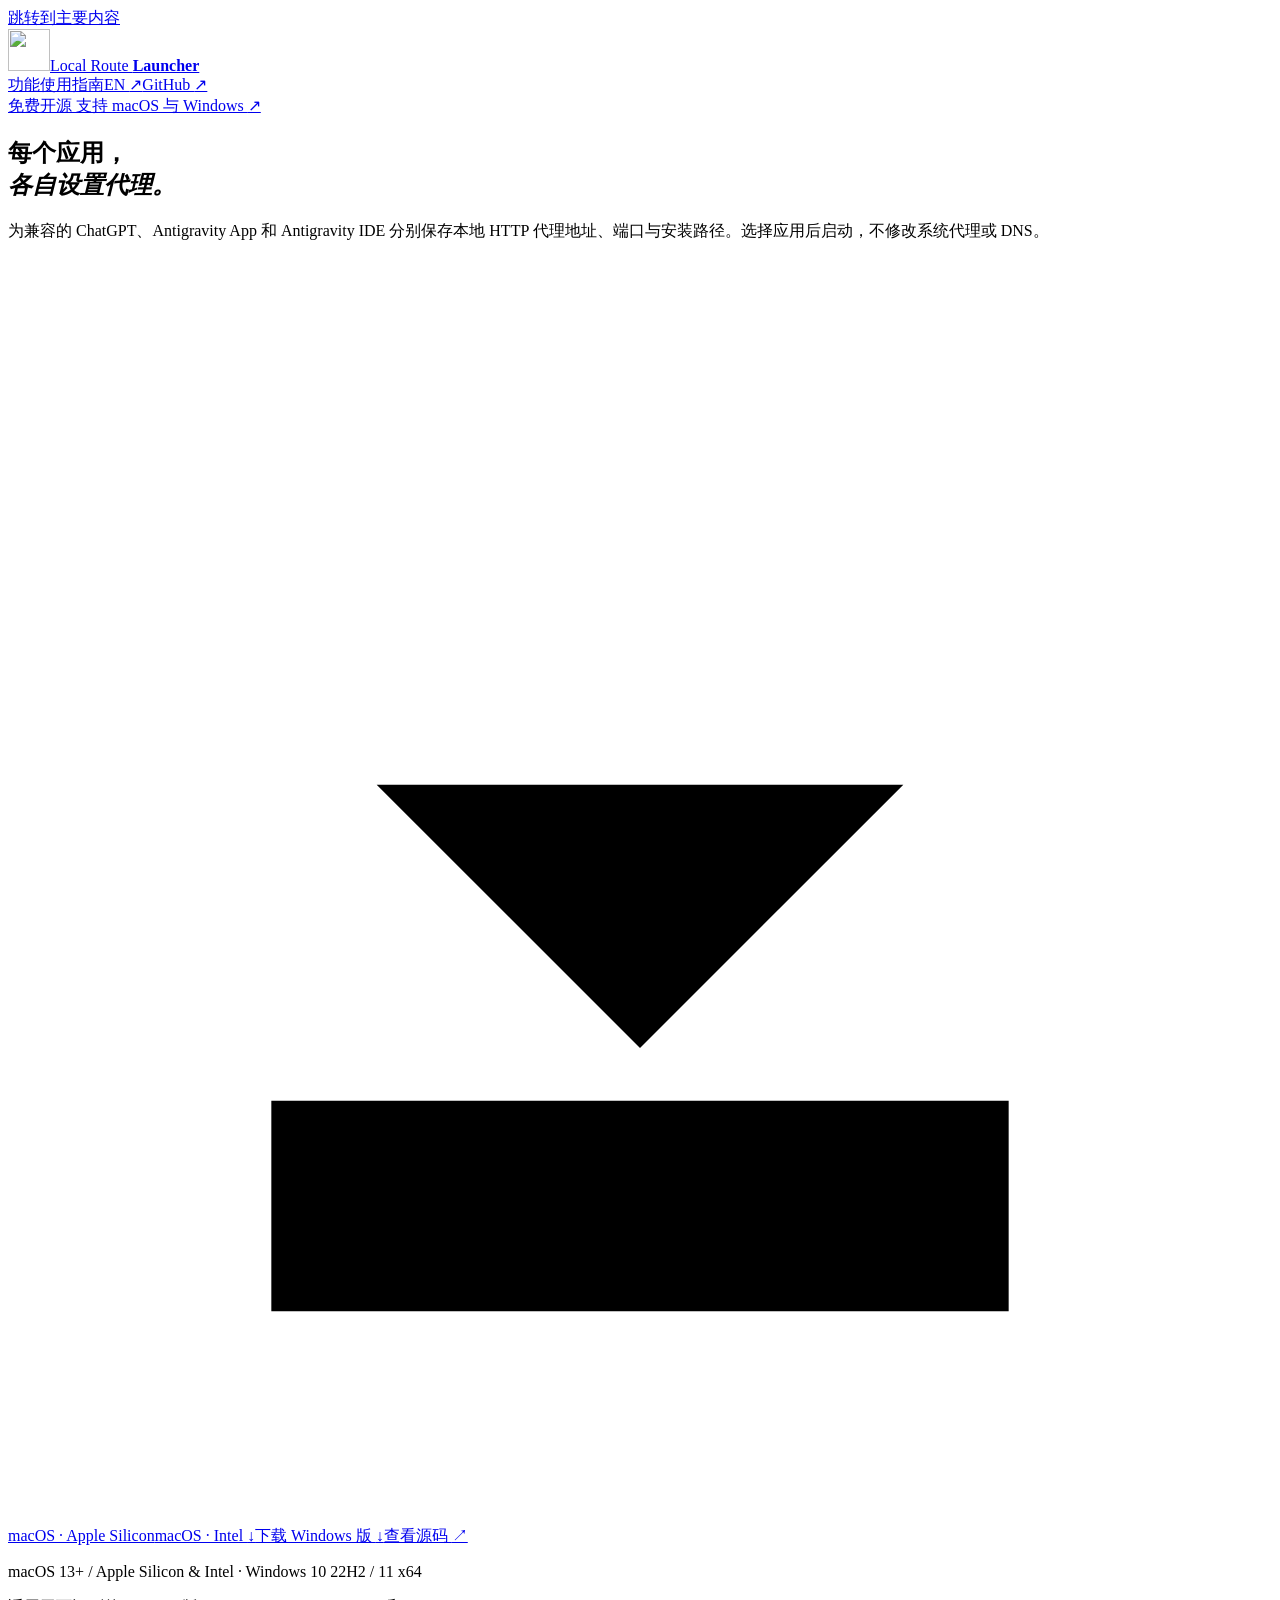
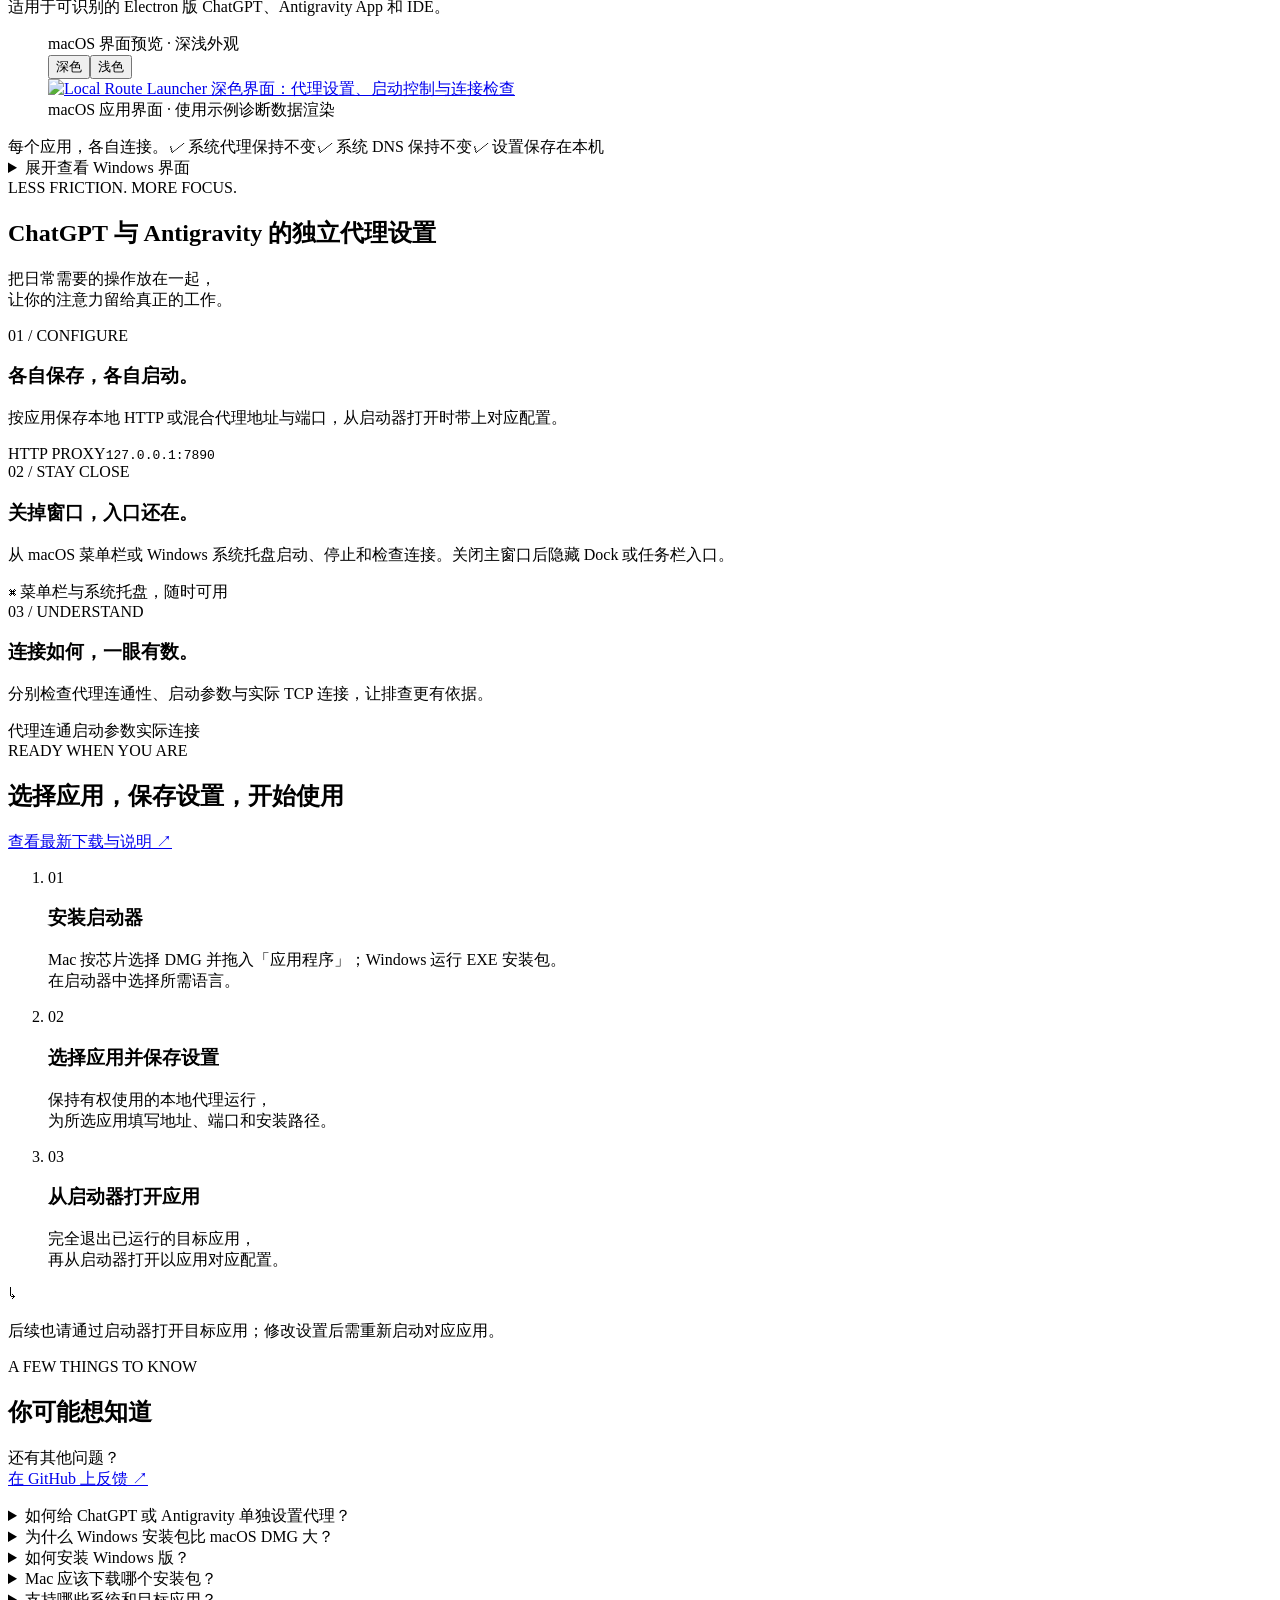
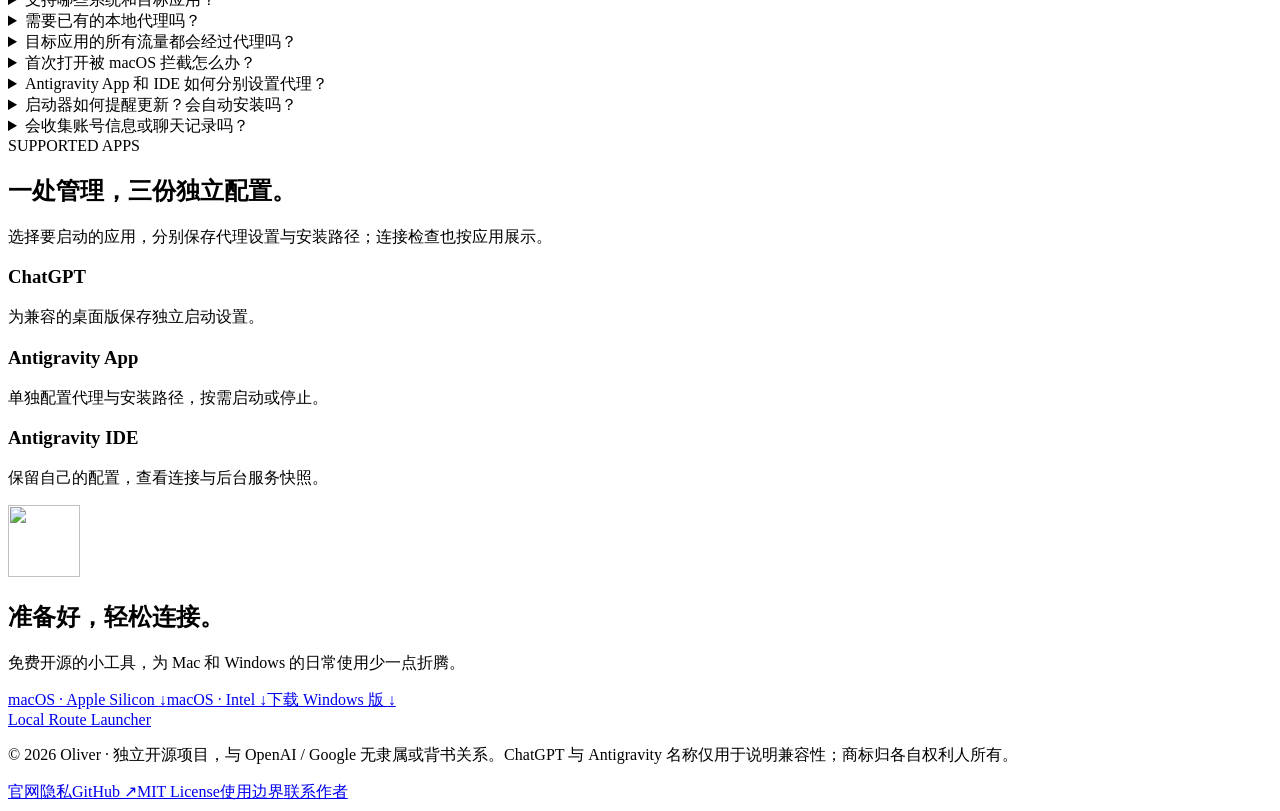
==== site/index.html @ 593b2953 "feat: add native Intel macOS packages and architecture-aware updates" ====
<!doctype html>
<html lang="zh-CN">
<head>
  <meta charset="utf-8">
  <!-- Google tag (gtag.js) -->
  <script async src="https://www.googletagmanager.com/gtag/js?id=G-EKDF5J9PFF"></script>
  <script>
    window.dataLayer = window.dataLayer || [];
    function gtag(){dataLayer.push(arguments);}
    gtag('js', new Date());
    gtag('config', 'G-EKDF5J9PFF');
  </script>
  <!-- Microsoft Clarity -->
  <script type="text/javascript" id="clarity-tracking">
    (function(c,l,a,r,i,t,y){
      c[a]=c[a]||function(){(c[a].q=c[a].q||[]).push(arguments)};
      t=l.createElement(r);t.async=1;t.src="https://www.clarity.ms/tag/"+i;
      y=l.getElementsByTagName(r)[0];y.parentNode.insertBefore(t,y);
    })(window, document, "clarity", "script", "z5pd48bgrz");
  </script>
  <meta name="viewport" content="width=device-width, initial-scale=1">
  <meta name="google-site-verification" content="8eRDF6N91aW9TyLi74Nr5WRXzjcHKN9oCjXirlSPpRA">
  <meta name="msvalidate.01" content="65FC2BE70902B9C77D71057AD7075020">
  <meta name="baidu-site-verification" content="codeva-K3lErbCF7Q" />
  <meta name="sogou_site_verification" content="Wid5BHwv2Q" />
  <meta name="theme-color" content="#f7faf8">
  <title>ChatGPT 与 Antigravity 独立代理启动器 | Local Route Launcher</title>
  <meta name="description" content="Local Route Launcher 为兼容的 ChatGPT、Antigravity App 和 Antigravity IDE 分别保存 HTTP 代理设置，在 Apple Silicon / Intel Mac 和 Windows 上按应用启动与检查连接，不修改系统代理或 DNS。">
  <link rel="canonical" href="https://oliver804.github.io/Local-Route-Launcher/">
  <link rel="alternate" hreflang="zh-CN" href="https://oliver804.github.io/Local-Route-Launcher/">
  <link rel="alternate" hreflang="en" href="https://oliver804.github.io/Local-Route-Launcher/en/">
  <link rel="icon" type="image/png" href="assets/icon.png">
  <link rel="stylesheet" href="style.css">
  <script src="app.js" defer></script>
  <link rel="alternate" hreflang="x-default" href="https://oliver804.github.io/Local-Route-Launcher/">
  <link rel="sitemap" type="application/xml" href="sitemap.xml">
  <meta property="og:type" content="website">
  <meta property="og:site_name" content="Local Route Launcher">
  <meta property="og:title" content="ChatGPT 与 Antigravity 独立代理启动器 | Local Route Launcher">
  <meta property="og:description" content="Local Route Launcher 为兼容的 ChatGPT、Antigravity App 和 Antigravity IDE 分别保存 HTTP 代理设置，在 Apple Silicon / Intel Mac 和 Windows 上按应用启动与检查连接，不修改系统代理或 DNS。">
  <meta property="og:url" content="https://oliver804.github.io/Local-Route-Launcher/">
  <meta property="og:locale" content="zh_CN">
  <meta property="og:locale:alternate" content="en_US">
  <meta property="og:image" content="https://oliver804.github.io/Local-Route-Launcher/assets/preview-dark.png">
  <meta property="og:image:alt" content="Local Route Launcher 中文界面">
  <meta name="robots" content="index, follow, max-image-preview:large">
  <meta name="twitter:card" content="summary_large_image">
  <script type="application/ld+json">
{
  "@context": "https://schema.org",
  "@type": "SoftwareApplication",
  "@id": "https://oliver804.github.io/Local-Route-Launcher/#app",
  "name": "Local Route Launcher",
  "url": "https://oliver804.github.io/Local-Route-Launcher/",
  "description": "Local Route Launcher 为兼容的 ChatGPT、Antigravity App 和 Antigravity IDE 分别保存 HTTP 代理设置，在 Apple Silicon / Intel Mac 和 Windows 上按应用启动与检查连接，不修改系统代理或 DNS。",
  "applicationCategory": "UtilitiesApplication",
  "operatingSystem": [
    "macOS 13 or later (Apple Silicon or Intel)",
    "Windows 10 22H2 / Windows 11 (x64)"
  ],
  "softwareVersion": "1.4.1",
  "inLanguage": [
    "zh-CN", "en", "zh-TW", "ru", "fa", "be", "es", "ar", "pt"
  ],
  "isAccessibleForFree": true,
  "license": "https://github.com/oliver804/Local-Route-Launcher/blob/main/LICENSE",
  "author": {
    "@type": "Person",
    "name": "Oliver"
  },
  "downloadUrl": [
    "https://github.com/oliver804/Local-Route-Launcher/releases/download/v1.4.1/Local-Route-Launcher-1.4.1-arm64.dmg",
    "https://github.com/oliver804/Local-Route-Launcher/releases/download/v1.4.1/Local-Route-Launcher-1.4.1-x86_64.dmg",
    "https://github.com/oliver804/Local-Route-Launcher/releases/download/v1.4.1/Local-Route-Launcher-1.4.1-windows-x64-setup.exe"
  ],
  "image": "https://oliver804.github.io/Local-Route-Launcher/assets/icon.png",
  "screenshot": [
    "https://oliver804.github.io/Local-Route-Launcher/assets/preview-dark.png",
    "https://oliver804.github.io/Local-Route-Launcher/assets/windows-dark.png"
  ],
  "offers": {
    "@type": "Offer",
    "price": 0,
    "priceCurrency": "USD",
    "url": "https://oliver804.github.io/Local-Route-Launcher/"
  },
  "featureList": [
    "ChatGPT、Antigravity App 与 Antigravity IDE 独立 HTTP 代理配置",
    "Windows 系统托盘与 macOS 菜单栏操作",
    "九种界面语言切换",
    "深色、浅色与系统外观",
    "代理连通性、启动参数与 TCP 连接检查"
  ],
  "softwareRequirements": "需要已安装的兼容 Electron 版 ChatGPT、Antigravity App 或 Antigravity IDE，以及有权使用的 HTTP 或混合代理端口。Windows 安装包内置 .NET 运行环境。",
  "releaseNotes": "https://github.com/oliver804/Local-Route-Launcher/releases/tag/v1.4.1"
}
  </script>
</head>
<body>
  <a class="skip-link" href="#main">跳转到主要内容</a>
  <header class="header wrap">
    <a class="brand" href="./" aria-label="Local Route Launcher 首页"><img src="assets/icon.png" width="42" height="42" alt=""><span>Local Route <b>Launcher</b></span></a>
    <nav aria-label="主导航"><a href="#features">功能</a><a href="#start">使用指南</a><a href="en/" lang="en" class="language">EN <span aria-hidden="true">↗</span></a><a class="nav-github" href="https://github.com/oliver804/Local-Route-Launcher">GitHub <span aria-hidden="true">↗</span></a></nav>
  </header>
  <main id="main">
    <section class="hero wrap" aria-labelledby="hero-title">
      <div class="hero-copy">
        <a class="release-tag" href="https://github.com/oliver804/Local-Route-Launcher/releases"><span>免费开源</span> 支持 macOS 与 Windows <span aria-hidden="true">↗</span></a>
        <h1 id="hero-title">每个应用，<br><em>各自设置代理。</em></h1>
        <p class="hero-description">为兼容的 ChatGPT、Antigravity App 和 Antigravity IDE 分别保存本地 HTTP 代理地址、端口与安装路径。选择应用后启动，不修改系统代理或 DNS。</p>
        <div class="hero-actions"><a class="button primary" href="https://github.com/oliver804/Local-Route-Launcher/releases/download/v1.4.1/Local-Route-Launcher-1.4.1-arm64.dmg"><svg viewBox="0 0 24 24" aria-hidden="true"><path d="M12 3v12m-5-5 5 5 5-5M5 16v4h14v-4"/></svg>macOS · Apple Silicon</a><a class="button secondary" href="https://github.com/oliver804/Local-Route-Launcher/releases/download/v1.4.1/Local-Route-Launcher-1.4.1-x86_64.dmg">macOS · Intel <span aria-hidden="true">↓</span></a><a class="button secondary" href="https://github.com/oliver804/Local-Route-Launcher/releases/download/v1.4.1/Local-Route-Launcher-1.4.1-windows-x64-setup.exe">下载 Windows 版 <span aria-hidden="true">↓</span></a><a class="text-link" href="https://github.com/oliver804/Local-Route-Launcher">查看源码 <span aria-hidden="true">↗</span></a></div>
        <p class="requirements">macOS 13+ / Apple Silicon &amp; Intel <span>·</span> Windows 10 22H2 / 11 x64</p>
        <p class="compatibility">适用于可识别的 Electron 版 ChatGPT、Antigravity App 和 IDE。</p>
      </div>
      <figure class="product-stage">
        <div class="preview-toolbar"><span>macOS 界面预览 · 深浅外观</span><div class="appearance-controls" role="group" aria-label="切换应用预览外观"><button type="button" data-appearance="dark" aria-pressed="true">深色</button><button type="button" data-appearance="light" aria-pressed="false">浅色</button></div></div>
        <a class="screenshot-link" href="assets/preview-dark.png" aria-label="打开完整应用截图"><img id="app-preview" src="assets/preview-dark.png" data-dark="assets/preview-dark.png" data-light="assets/preview-light.png" width="720" height="800" alt="Local Route Launcher 深色界面：代理设置、启动控制与连接检查" fetchpriority="high"></a>
        <figcaption>macOS 应用界面 · 使用示例诊断数据渲染</figcaption>
      </figure>
    </section>
    <div class="principles wrap"><span>每个应用，各自连接。</span><span><i aria-hidden="true">✓</i> 系统代理保持不变</span><span><i aria-hidden="true">✓</i> 系统 DNS 保持不变</span><span><i aria-hidden="true">✓</i> 设置保存在本机</span></div>

    <details class="platform-preview wrap">
      <summary>展开查看 Windows 界面</summary>
      <div class="platform-preview-grid">
        <figure><img src="assets/windows-dark.png" alt="Windows 深色界面" width="747" height="1024" loading="lazy"><figcaption>深色</figcaption></figure>
        <figure><img src="assets/windows-light.png" alt="Windows 浅色界面" width="747" height="1024" loading="lazy"><figcaption>浅色</figcaption></figure>
      </div>
      <p>Windows 界面预览，使用默认设置渲染。</p>
    </details>
    <section class="section wrap" id="features" aria-labelledby="features-title">
      <div class="section-heading"><div><span class="eyebrow">LESS FRICTION. MORE FOCUS.</span><h2 id="features-title">ChatGPT 与 Antigravity 的独立代理设置</h2></div><p>把日常需要的操作放在一起，<br>让你的注意力留给真正的工作。</p></div>
      <div class="features-grid">
        <article class="feature"><span class="feature-number">01 / CONFIGURE</span><h3>各自保存，各自启动。</h3><p>按应用保存本地 HTTP 或混合代理地址与端口，从启动器打开时带上对应配置。</p><div class="connection-example" aria-label="代理地址示例"><span>HTTP PROXY</span><code>127.0.0.1<span>:7890</span></code></div></article>
        <article class="feature"><span class="feature-number">02 / STAY CLOSE</span><h3>关掉窗口，入口还在。</h3><p>从 macOS 菜单栏或 Windows 系统托盘启动、停止和检查连接。关闭主窗口后隐藏 Dock 或任务栏入口。</p><div class="feature-footnote"><span aria-hidden="true">⌘</span> 菜单栏与系统托盘，随时可用</div></article>
        <article class="feature"><span class="feature-number">03 / UNDERSTAND</span><h3>连接如何，一眼有数。</h3><p>分别检查代理连通性、启动参数与实际 TCP 连接，让排查更有依据。</p><div class="checks-example"><span>代理连通</span><span>启动参数</span><span>实际连接</span></div></article>
      </div>
    </section>
    <section class="setup wrap" id="start" aria-labelledby="start-title">
      <div class="section-heading"><div><span class="eyebrow">READY WHEN YOU ARE</span><h2 id="start-title">选择应用，保存设置，开始使用</h2></div><a href="https://github.com/oliver804/Local-Route-Launcher/releases/latest" class="setup-link">查看最新下载与说明 <span aria-hidden="true">↗</span></a></div>
      <ol class="steps"><li><span class="step-number">01</span><h3>安装启动器</h3><p>Mac 按芯片选择 DMG 并拖入「应用程序」；Windows 运行 EXE 安装包。<br>在启动器中选择所需语言。</p></li><li><span class="step-number">02</span><h3>选择应用并保存设置</h3><p>保持有权使用的本地代理运行，<br>为所选应用填写地址、端口和安装路径。</p></li><li><span class="step-number">03</span><h3>从启动器打开应用</h3><p>完全退出已运行的目标应用，<br>再从启动器打开以应用对应配置。</p></li></ol>
      <div class="setup-note"><span aria-hidden="true">↳</span><p>后续也请通过启动器打开目标应用；修改设置后需重新启动对应应用。</p></div>
    </section>
    <section class="faq section wrap" aria-labelledby="faq-title">
      <div class="faq-heading"><span class="eyebrow">A FEW THINGS TO KNOW</span><h2 id="faq-title">你可能想知道</h2><p>还有其他问题？<br><a class="text-link" href="https://github.com/oliver804/Local-Route-Launcher/issues">在 GitHub 上反馈 <span aria-hidden="true">↗</span></a></p></div>
      <div class="faq-list"><details><summary>如何给 ChatGPT 或 Antigravity 单独设置代理？</summary><p>选择目标应用，保存已有 HTTP 代理的地址、端口和应用路径，完全退出该应用后通过启动器打开。各应用设置独立，不修改系统代理或 DNS。修改设置后需重新启动对应应用；启动器不提供网络接入服务。</p></details>
        <details><summary>为什么 Windows 安装包比 macOS DMG 大？</summary><p>Windows 安装包自带 .NET 桌面运行环境，安装后无需另行下载运行库。macOS 版使用系统提供的 SwiftUI 和 AppKit 框架，因此安装包更小。</p></details>
        <details><summary>如何安装 Windows 版？</summary><p>下载 x64 EXE 安装包，按提示为当前用户安装，无需另装 .NET。支持九种语言切换，关闭窗口后可从系统托盘访问。未自动找到目标应用时，请手动选择兼容的 EXE；受限制的商店安装包可能无法直接启动。适用于 Windows 10 22H2 / Windows 11 x64，暂不支持 ARM64。安装包未签名，可能显示 SmartScreen 提示，请核对 Release 来源和 SHA-256，并保持系统安全功能开启。</p></details>
        <details><summary>Mac 应该下载哪个安装包？</summary><p>打开苹果菜单 →「关于本机」：芯片为 Apple M 系列时选择 Apple Silicon（arm64），处理器为 Intel 时选择 Intel（x86_64）。两者均要求 macOS 13 及以上。</p></details>
        <details><summary>支持哪些系统和目标应用？</summary><p>支持 Apple Silicon 和 Intel Mac（macOS 13 及以上）与 Windows 10 22H2 / Windows 11 x64 上可识别的兼容 Electron 版 ChatGPT、Antigravity App 和 Antigravity IDE。Intel Mac 需要目标应用提供 Intel 或通用版本，启动器不能运行仅支持 Apple Silicon 的目标应用。不支持 Windows ARM64 或旧版原生 ChatGPT；受限制的商店安装包可能无法直接启动。主窗口与菜单栏 / 托盘支持九种界面语言。</p></details>
        <details><summary>需要已有的本地代理吗？</summary><p>需要。启动器使用现有代理提供的 HTTP 或混合端口，不包含代理服务。请保持你有权使用的本地代理运行；路由效果取决于目标应用对参数的支持情况。当前不支持需要账号密码认证的代理。</p></details>
        <details><summary>目标应用的所有流量都会经过代理吗？</summary><p>不保证。启动器使用兼容应用支持的代理机制，主要覆盖 Chromium 的 HTTP、HTTPS 和 WebSocket 请求。语音、WebRTC、UDP 及部分后台进程可能不使用这些设置。连接检查是即时快照，不能证明全部流量都经过代理。</p></details>
        <details><summary>首次打开被 macOS 拦截怎么办？</summary><p>安装包使用本地签名，尚未经过 Apple Developer ID 签名或公证。确认来自本项目的 GitHub 发布页面后，可在「系统设置 → 隐私与安全性」中允许打开，无需关闭 SIP 或系统安全检查。</p></details>
        <details><summary>Antigravity App 和 IDE 如何分别设置代理？</summary><p>在左侧选择对应应用，各自保存代理地址、端口和安装路径。完全退出后从启动器打开。两份配置与 ChatGPT 独立；后台服务需要实际请求后再次查看连接快照。</p></details>
        <details><summary>启动器如何提醒更新？会自动安装吗？</summary><p>仅当 GitHub 发布了适用于当前平台的稳定新版，版本旁才显示“有更新”。点击后在默认浏览器下载安装包，安装仍需自行完成。离线或无新版时不显示。</p></details>
        <details><summary>会收集账号信息或聊天记录吗？</summary><p>启动器不读取或保存目标应用的密码、Cookie、令牌或聊天记录，也没有遥测或自动上传。配置保存在本机。连接检查会通过指定代理向对应服务站点发起不附带账号凭据的 HEAD 请求。<a href="https://github.com/oliver804/Local-Route-Launcher/blob/main/docs/PRIVACY.md">阅读隐私说明 ↗</a></p></details>
      </div>
    </section>
<section class="section wrap supported-apps" aria-labelledby="apps-title"><span class="eyebrow">SUPPORTED APPS</span><h2 id="apps-title">一处管理，三份独立配置。</h2><p>选择要启动的应用，分别保存代理设置与安装路径；连接检查也按应用展示。</p><div class="supported-app-grid"><article><h3>ChatGPT</h3><p>为兼容的桌面版保存独立启动设置。</p></article><article><h3>Antigravity App</h3><p>单独配置代理与安装路径，按需启动或停止。</p></article><article><h3>Antigravity IDE</h3><p>保留自己的配置，查看连接与后台服务快照。</p></article></div></section>
    <section class="closing wrap" aria-labelledby="download-title"><img src="assets/icon.png" alt="" width="72" height="72" loading="lazy"><div><h2 id="download-title">准备好，轻松连接。</h2><p>免费开源的小工具，为 Mac 和 Windows 的日常使用少一点折腾。</p></div><a class="button primary" href="https://github.com/oliver804/Local-Route-Launcher/releases/download/v1.4.1/Local-Route-Launcher-1.4.1-arm64.dmg">macOS · Apple Silicon <span aria-hidden="true">↓</span></a><a class="button secondary" href="https://github.com/oliver804/Local-Route-Launcher/releases/download/v1.4.1/Local-Route-Launcher-1.4.1-x86_64.dmg">macOS · Intel <span aria-hidden="true">↓</span></a><a class="button secondary" href="https://github.com/oliver804/Local-Route-Launcher/releases/download/v1.4.1/Local-Route-Launcher-1.4.1-windows-x64-setup.exe">下载 Windows 版 <span aria-hidden="true">↓</span></a></section>
  </main>
  <footer class="footer wrap"><div><a class="footer-brand" href="./">Local Route Launcher</a><p>© 2026 Oliver · 独立开源项目，与 OpenAI / Google 无隶属或背书关系。ChatGPT 与 Antigravity 名称仅用于说明兼容性；商标归各自权利人所有。</p></div><div class="footer-links"><a href="https://github.com/oliver804/Local-Route-Launcher/blob/main/docs/PRIVACY.md">官网隐私</a><a href="https://github.com/oliver804/Local-Route-Launcher">GitHub ↗</a><a href="https://github.com/oliver804/Local-Route-Launcher/blob/main/LICENSE">MIT License</a><a href="https://github.com/oliver804/Local-Route-Launcher/blob/main/docs/USAGE.md">使用边界</a><a href="mailto:oliver804x@gmail.com">联系作者</a></div></footer>
</body>
</html>
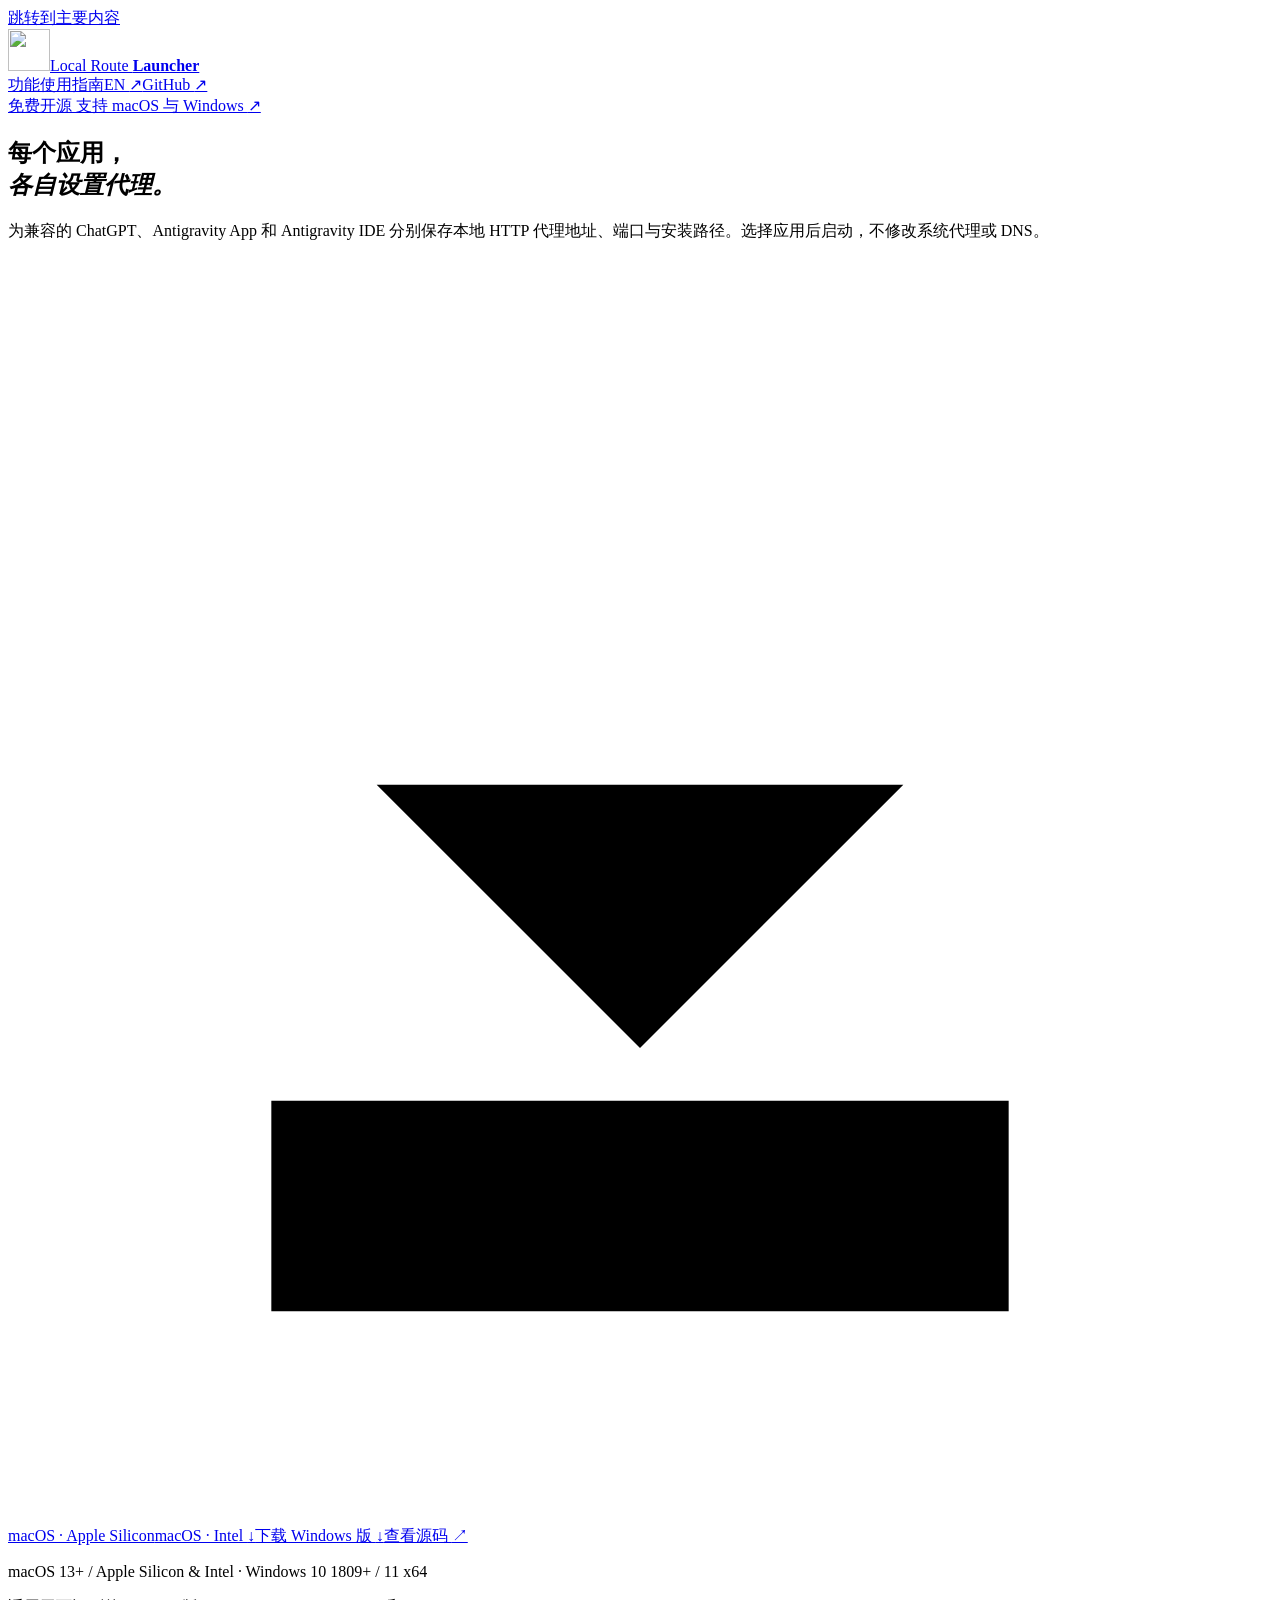
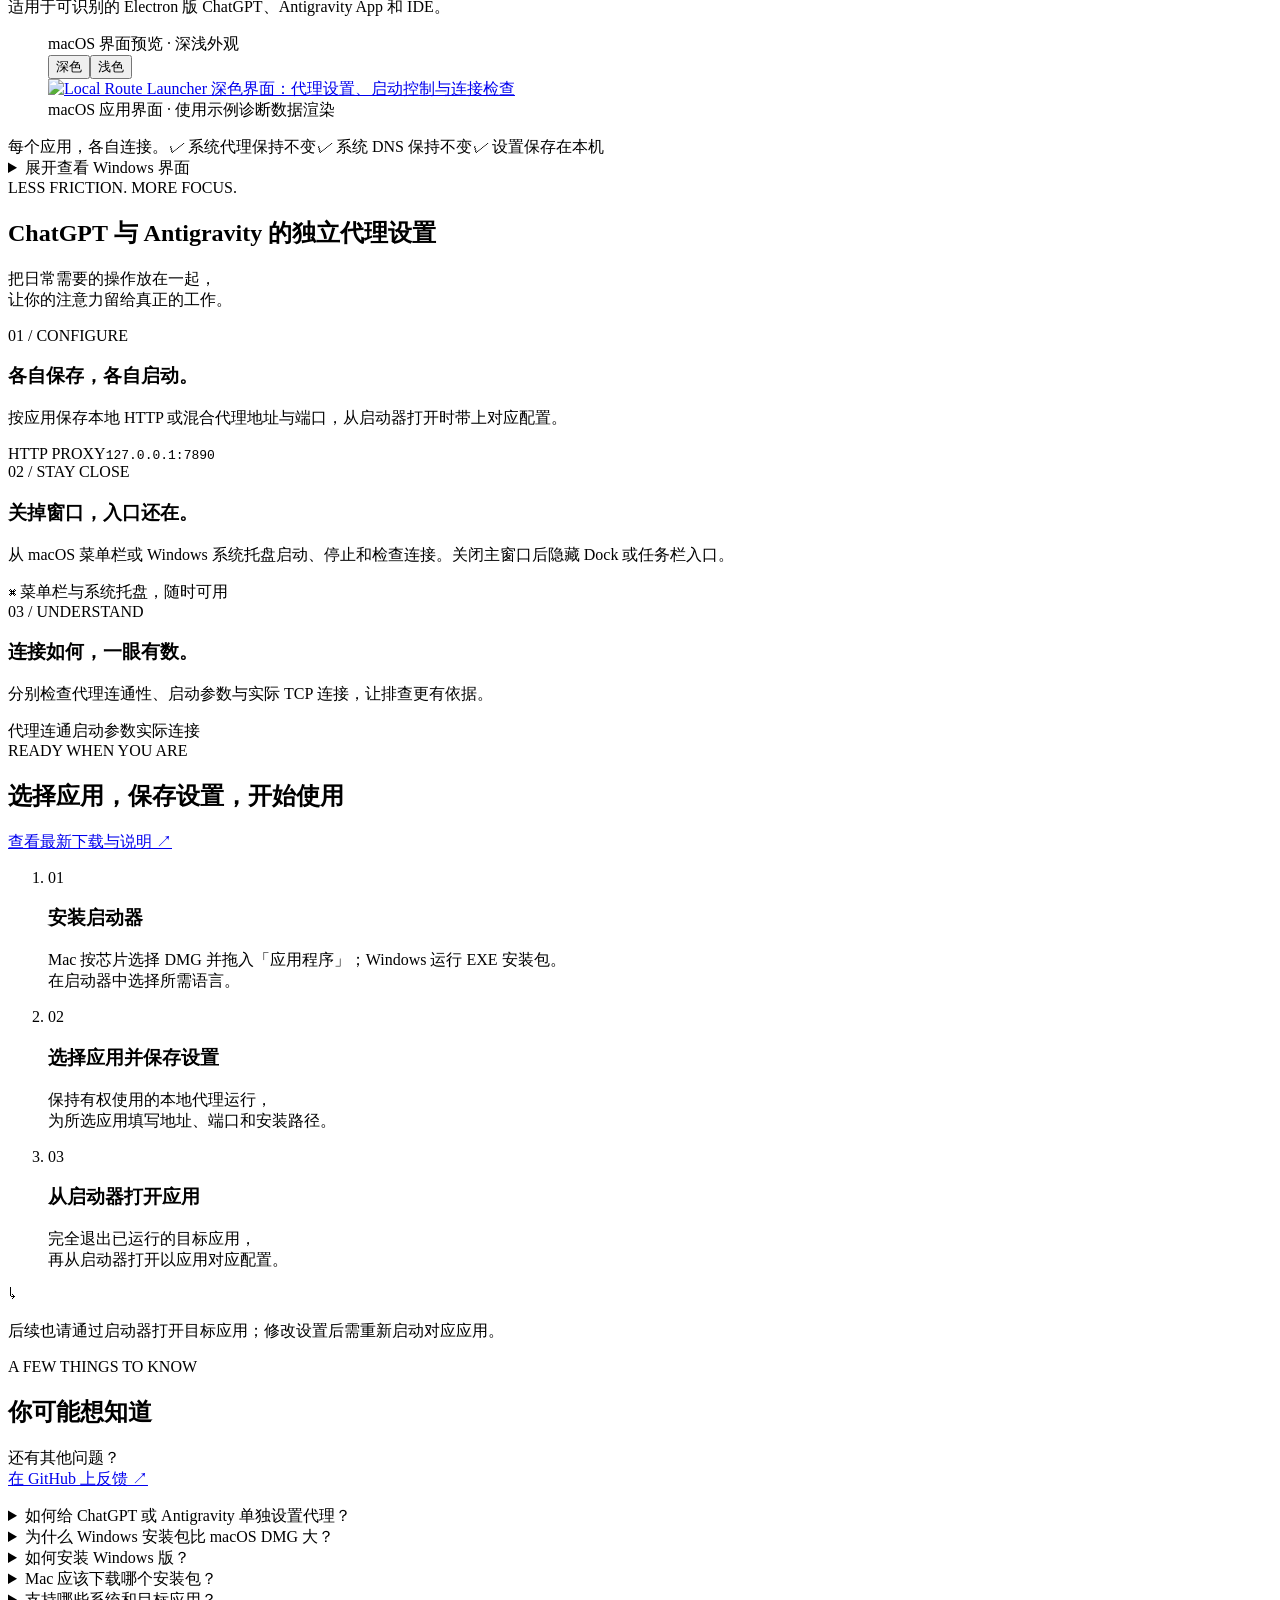
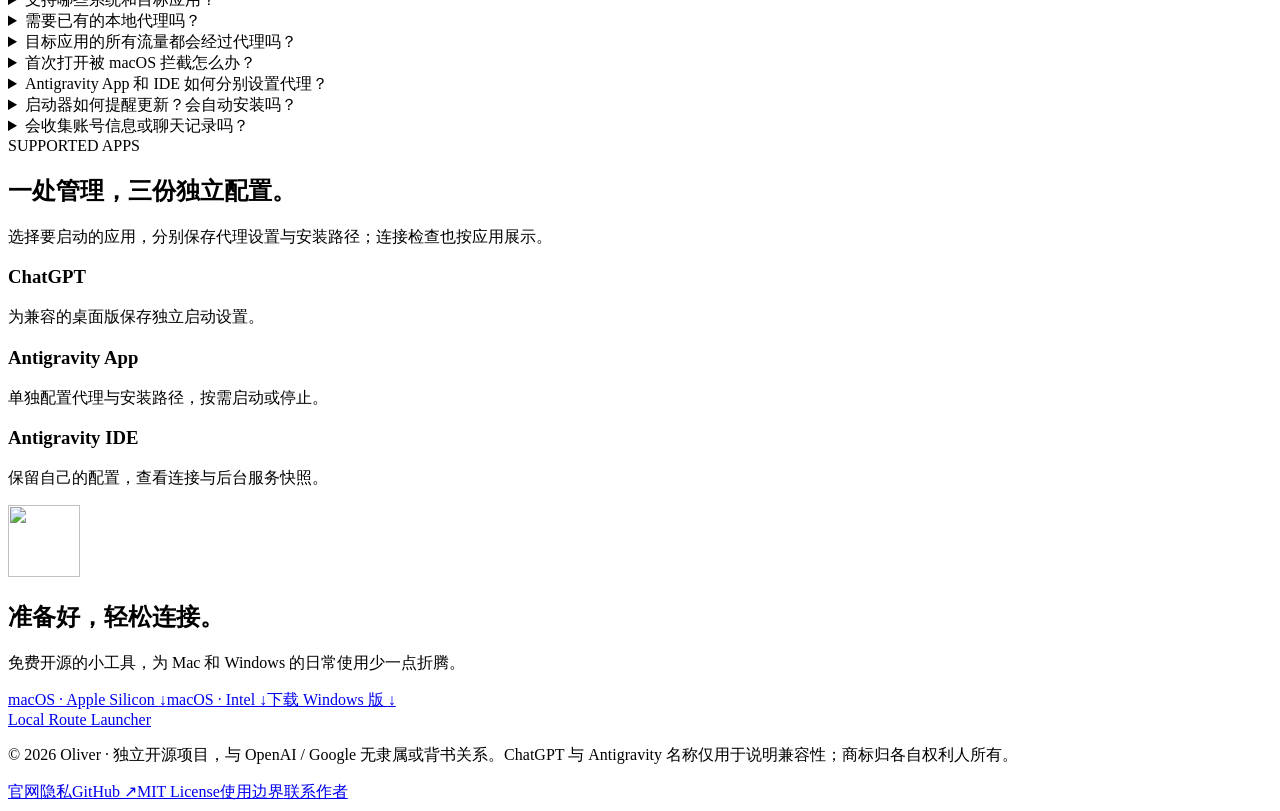
==== commit 87a536cf: "fix: allow Windows 10 1809 and later x64 installations" ====
--- a/site/index.html
+++ b/site/index.html
@@ -56,9 +56,9 @@
   "applicationCategory": "UtilitiesApplication",
   "operatingSystem": [
     "macOS 13 or later (Apple Silicon or Intel)",
-    "Windows 10 22H2 / Windows 11 (x64)"
+    "Windows 10 1809+ / Windows 11 (x64)"
   ],
-  "softwareVersion": "1.4.1",
+  "softwareVersion": "1.4.2",
   "inLanguage": [
     "zh-CN", "en", "zh-TW", "ru", "fa", "be", "es", "ar", "pt"
   ],
@@ -69,9 +69,9 @@
     "name": "Oliver"
   },
   "downloadUrl": [
-    "https://github.com/oliver804/Local-Route-Launcher/releases/download/v1.4.1/Local-Route-Launcher-1.4.1-arm64.dmg",
-    "https://github.com/oliver804/Local-Route-Launcher/releases/download/v1.4.1/Local-Route-Launcher-1.4.1-x86_64.dmg",
-    "https://github.com/oliver804/Local-Route-Launcher/releases/download/v1.4.1/Local-Route-Launcher-1.4.1-windows-x64-setup.exe"
+    "https://github.com/oliver804/Local-Route-Launcher/releases/download/v1.4.2/Local-Route-Launcher-1.4.2-arm64.dmg",
+    "https://github.com/oliver804/Local-Route-Launcher/releases/download/v1.4.2/Local-Route-Launcher-1.4.2-x86_64.dmg",
+    "https://github.com/oliver804/Local-Route-Launcher/releases/download/v1.4.2/Local-Route-Launcher-1.4.2-windows-x64-setup.exe"
   ],
   "image": "https://oliver804.github.io/Local-Route-Launcher/assets/icon.png",
   "screenshot": [
@@ -92,7 +92,7 @@
     "代理连通性、启动参数与 TCP 连接检查"
   ],
   "softwareRequirements": "需要已安装的兼容 Electron 版 ChatGPT、Antigravity App 或 Antigravity IDE，以及有权使用的 HTTP 或混合代理端口。Windows 安装包内置 .NET 运行环境。",
-  "releaseNotes": "https://github.com/oliver804/Local-Route-Launcher/releases/tag/v1.4.1"
+  "releaseNotes": "https://github.com/oliver804/Local-Route-Launcher/releases/tag/v1.4.2"
 }
   </script>
 </head>
@@ -108,8 +108,8 @@
         <a class="release-tag" href="https://github.com/oliver804/Local-Route-Launcher/releases"><span>免费开源</span> 支持 macOS 与 Windows <span aria-hidden="true">↗</span></a>
         <h1 id="hero-title">每个应用，<br><em>各自设置代理。</em></h1>
         <p class="hero-description">为兼容的 ChatGPT、Antigravity App 和 Antigravity IDE 分别保存本地 HTTP 代理地址、端口与安装路径。选择应用后启动，不修改系统代理或 DNS。</p>
-        <div class="hero-actions"><a class="button primary" href="https://github.com/oliver804/Local-Route-Launcher/releases/download/v1.4.1/Local-Route-Launcher-1.4.1-arm64.dmg"><svg viewBox="0 0 24 24" aria-hidden="true"><path d="M12 3v12m-5-5 5 5 5-5M5 16v4h14v-4"/></svg>macOS · Apple Silicon</a><a class="button secondary" href="https://github.com/oliver804/Local-Route-Launcher/releases/download/v1.4.1/Local-Route-Launcher-1.4.1-x86_64.dmg">macOS · Intel <span aria-hidden="true">↓</span></a><a class="button secondary" href="https://github.com/oliver804/Local-Route-Launcher/releases/download/v1.4.1/Local-Route-Launcher-1.4.1-windows-x64-setup.exe">下载 Windows 版 <span aria-hidden="true">↓</span></a><a class="text-link" href="https://github.com/oliver804/Local-Route-Launcher">查看源码 <span aria-hidden="true">↗</span></a></div>
-        <p class="requirements">macOS 13+ / Apple Silicon &amp; Intel <span>·</span> Windows 10 22H2 / 11 x64</p>
+        <div class="hero-actions"><a class="button primary" href="https://github.com/oliver804/Local-Route-Launcher/releases/download/v1.4.2/Local-Route-Launcher-1.4.2-arm64.dmg"><svg viewBox="0 0 24 24" aria-hidden="true"><path d="M12 3v12m-5-5 5 5 5-5M5 16v4h14v-4"/></svg>macOS · Apple Silicon</a><a class="button secondary" href="https://github.com/oliver804/Local-Route-Launcher/releases/download/v1.4.2/Local-Route-Launcher-1.4.2-x86_64.dmg">macOS · Intel <span aria-hidden="true">↓</span></a><a class="button secondary" href="https://github.com/oliver804/Local-Route-Launcher/releases/download/v1.4.2/Local-Route-Launcher-1.4.2-windows-x64-setup.exe">下载 Windows 版 <span aria-hidden="true">↓</span></a><a class="text-link" href="https://github.com/oliver804/Local-Route-Launcher">查看源码 <span aria-hidden="true">↗</span></a></div>
+        <p class="requirements">macOS 13+ / Apple Silicon &amp; Intel <span>·</span> Windows 10 1809+ / 11 x64</p>
         <p class="compatibility">适用于可识别的 Electron 版 ChatGPT、Antigravity App 和 IDE。</p>
       </div>
       <figure class="product-stage">
@@ -145,9 +145,9 @@
       <div class="faq-heading"><span class="eyebrow">A FEW THINGS TO KNOW</span><h2 id="faq-title">你可能想知道</h2><p>还有其他问题？<br><a class="text-link" href="https://github.com/oliver804/Local-Route-Launcher/issues">在 GitHub 上反馈 <span aria-hidden="true">↗</span></a></p></div>
       <div class="faq-list"><details><summary>如何给 ChatGPT 或 Antigravity 单独设置代理？</summary><p>选择目标应用，保存已有 HTTP 代理的地址、端口和应用路径，完全退出该应用后通过启动器打开。各应用设置独立，不修改系统代理或 DNS。修改设置后需重新启动对应应用；启动器不提供网络接入服务。</p></details>
         <details><summary>为什么 Windows 安装包比 macOS DMG 大？</summary><p>Windows 安装包自带 .NET 桌面运行环境，安装后无需另行下载运行库。macOS 版使用系统提供的 SwiftUI 和 AppKit 框架，因此安装包更小。</p></details>
-        <details><summary>如何安装 Windows 版？</summary><p>下载 x64 EXE 安装包，按提示为当前用户安装，无需另装 .NET。支持九种语言切换，关闭窗口后可从系统托盘访问。未自动找到目标应用时，请手动选择兼容的 EXE；受限制的商店安装包可能无法直接启动。适用于 Windows 10 22H2 / Windows 11 x64，暂不支持 ARM64。安装包未签名，可能显示 SmartScreen 提示，请核对 Release 来源和 SHA-256，并保持系统安全功能开启。</p></details>
+        <details><summary>如何安装 Windows 版？</summary><p>下载 x64 EXE 安装包，按提示为当前用户安装，无需另装 .NET。支持九种语言切换，关闭窗口后可从系统托盘访问。未自动找到目标应用时，请手动选择兼容的 EXE；受限制的商店安装包可能无法直接启动。适用于 Windows 10 1809+ / Windows 11 x64，暂不支持 ARM64。安装包未签名，可能显示 SmartScreen 提示，请核对 Release 来源和 SHA-256，并保持系统安全功能开启。</p></details>
         <details><summary>Mac 应该下载哪个安装包？</summary><p>打开苹果菜单 →「关于本机」：芯片为 Apple M 系列时选择 Apple Silicon（arm64），处理器为 Intel 时选择 Intel（x86_64）。两者均要求 macOS 13 及以上。</p></details>
-        <details><summary>支持哪些系统和目标应用？</summary><p>支持 Apple Silicon 和 Intel Mac（macOS 13 及以上）与 Windows 10 22H2 / Windows 11 x64 上可识别的兼容 Electron 版 ChatGPT、Antigravity App 和 Antigravity IDE。Intel Mac 需要目标应用提供 Intel 或通用版本，启动器不能运行仅支持 Apple Silicon 的目标应用。不支持 Windows ARM64 或旧版原生 ChatGPT；受限制的商店安装包可能无法直接启动。主窗口与菜单栏 / 托盘支持九种界面语言。</p></details>
+        <details><summary>支持哪些系统和目标应用？</summary><p>支持 Apple Silicon 和 Intel Mac（macOS 13 及以上）与 Windows 10 1809+ / Windows 11 x64 上可识别的兼容 Electron 版 ChatGPT、Antigravity App 和 Antigravity IDE。Intel Mac 需要目标应用提供 Intel 或通用版本，启动器不能运行仅支持 Apple Silicon 的目标应用。不支持 Windows ARM64 或旧版原生 ChatGPT；受限制的商店安装包可能无法直接启动。主窗口与菜单栏 / 托盘支持九种界面语言。 Windows 安装最低版本为 1809，包含 21H2 / 22H2 及对应 LTSC。服务器自动测试不替代这些系统的实机验收，目标应用也有独立的系统要求。 <a href="https://github.com/oliver804/Local-Route-Launcher/blob/main/docs/WINDOWS-COMPATIBILITY.md">兼容性与验证范围</a></p></details>
         <details><summary>需要已有的本地代理吗？</summary><p>需要。启动器使用现有代理提供的 HTTP 或混合端口，不包含代理服务。请保持你有权使用的本地代理运行；路由效果取决于目标应用对参数的支持情况。当前不支持需要账号密码认证的代理。</p></details>
         <details><summary>目标应用的所有流量都会经过代理吗？</summary><p>不保证。启动器使用兼容应用支持的代理机制，主要覆盖 Chromium 的 HTTP、HTTPS 和 WebSocket 请求。语音、WebRTC、UDP 及部分后台进程可能不使用这些设置。连接检查是即时快照，不能证明全部流量都经过代理。</p></details>
         <details><summary>首次打开被 macOS 拦截怎么办？</summary><p>安装包使用本地签名，尚未经过 Apple Developer ID 签名或公证。确认来自本项目的 GitHub 发布页面后，可在「系统设置 → 隐私与安全性」中允许打开，无需关闭 SIP 或系统安全检查。</p></details>
@@ -157,7 +157,7 @@
       </div>
     </section>
 <section class="section wrap supported-apps" aria-labelledby="apps-title"><span class="eyebrow">SUPPORTED APPS</span><h2 id="apps-title">一处管理，三份独立配置。</h2><p>选择要启动的应用，分别保存代理设置与安装路径；连接检查也按应用展示。</p><div class="supported-app-grid"><article><h3>ChatGPT</h3><p>为兼容的桌面版保存独立启动设置。</p></article><article><h3>Antigravity App</h3><p>单独配置代理与安装路径，按需启动或停止。</p></article><article><h3>Antigravity IDE</h3><p>保留自己的配置，查看连接与后台服务快照。</p></article></div></section>
-    <section class="closing wrap" aria-labelledby="download-title"><img src="assets/icon.png" alt="" width="72" height="72" loading="lazy"><div><h2 id="download-title">准备好，轻松连接。</h2><p>免费开源的小工具，为 Mac 和 Windows 的日常使用少一点折腾。</p></div><a class="button primary" href="https://github.com/oliver804/Local-Route-Launcher/releases/download/v1.4.1/Local-Route-Launcher-1.4.1-arm64.dmg">macOS · Apple Silicon <span aria-hidden="true">↓</span></a><a class="button secondary" href="https://github.com/oliver804/Local-Route-Launcher/releases/download/v1.4.1/Local-Route-Launcher-1.4.1-x86_64.dmg">macOS · Intel <span aria-hidden="true">↓</span></a><a class="button secondary" href="https://github.com/oliver804/Local-Route-Launcher/releases/download/v1.4.1/Local-Route-Launcher-1.4.1-windows-x64-setup.exe">下载 Windows 版 <span aria-hidden="true">↓</span></a></section>
+    <section class="closing wrap" aria-labelledby="download-title"><img src="assets/icon.png" alt="" width="72" height="72" loading="lazy"><div><h2 id="download-title">准备好，轻松连接。</h2><p>免费开源的小工具，为 Mac 和 Windows 的日常使用少一点折腾。</p></div><a class="button primary" href="https://github.com/oliver804/Local-Route-Launcher/releases/download/v1.4.2/Local-Route-Launcher-1.4.2-arm64.dmg">macOS · Apple Silicon <span aria-hidden="true">↓</span></a><a class="button secondary" href="https://github.com/oliver804/Local-Route-Launcher/releases/download/v1.4.2/Local-Route-Launcher-1.4.2-x86_64.dmg">macOS · Intel <span aria-hidden="true">↓</span></a><a class="button secondary" href="https://github.com/oliver804/Local-Route-Launcher/releases/download/v1.4.2/Local-Route-Launcher-1.4.2-windows-x64-setup.exe">下载 Windows 版 <span aria-hidden="true">↓</span></a></section>
   </main>
   <footer class="footer wrap"><div><a class="footer-brand" href="./">Local Route Launcher</a><p>© 2026 Oliver · 独立开源项目，与 OpenAI / Google 无隶属或背书关系。ChatGPT 与 Antigravity 名称仅用于说明兼容性；商标归各自权利人所有。</p></div><div class="footer-links"><a href="https://github.com/oliver804/Local-Route-Launcher/blob/main/docs/PRIVACY.md">官网隐私</a><a href="https://github.com/oliver804/Local-Route-Launcher">GitHub ↗</a><a href="https://github.com/oliver804/Local-Route-Launcher/blob/main/LICENSE">MIT License</a><a href="https://github.com/oliver804/Local-Route-Launcher/blob/main/docs/USAGE.md">使用边界</a><a href="mailto:oliver804x@gmail.com">联系作者</a></div></footer>
 </body>
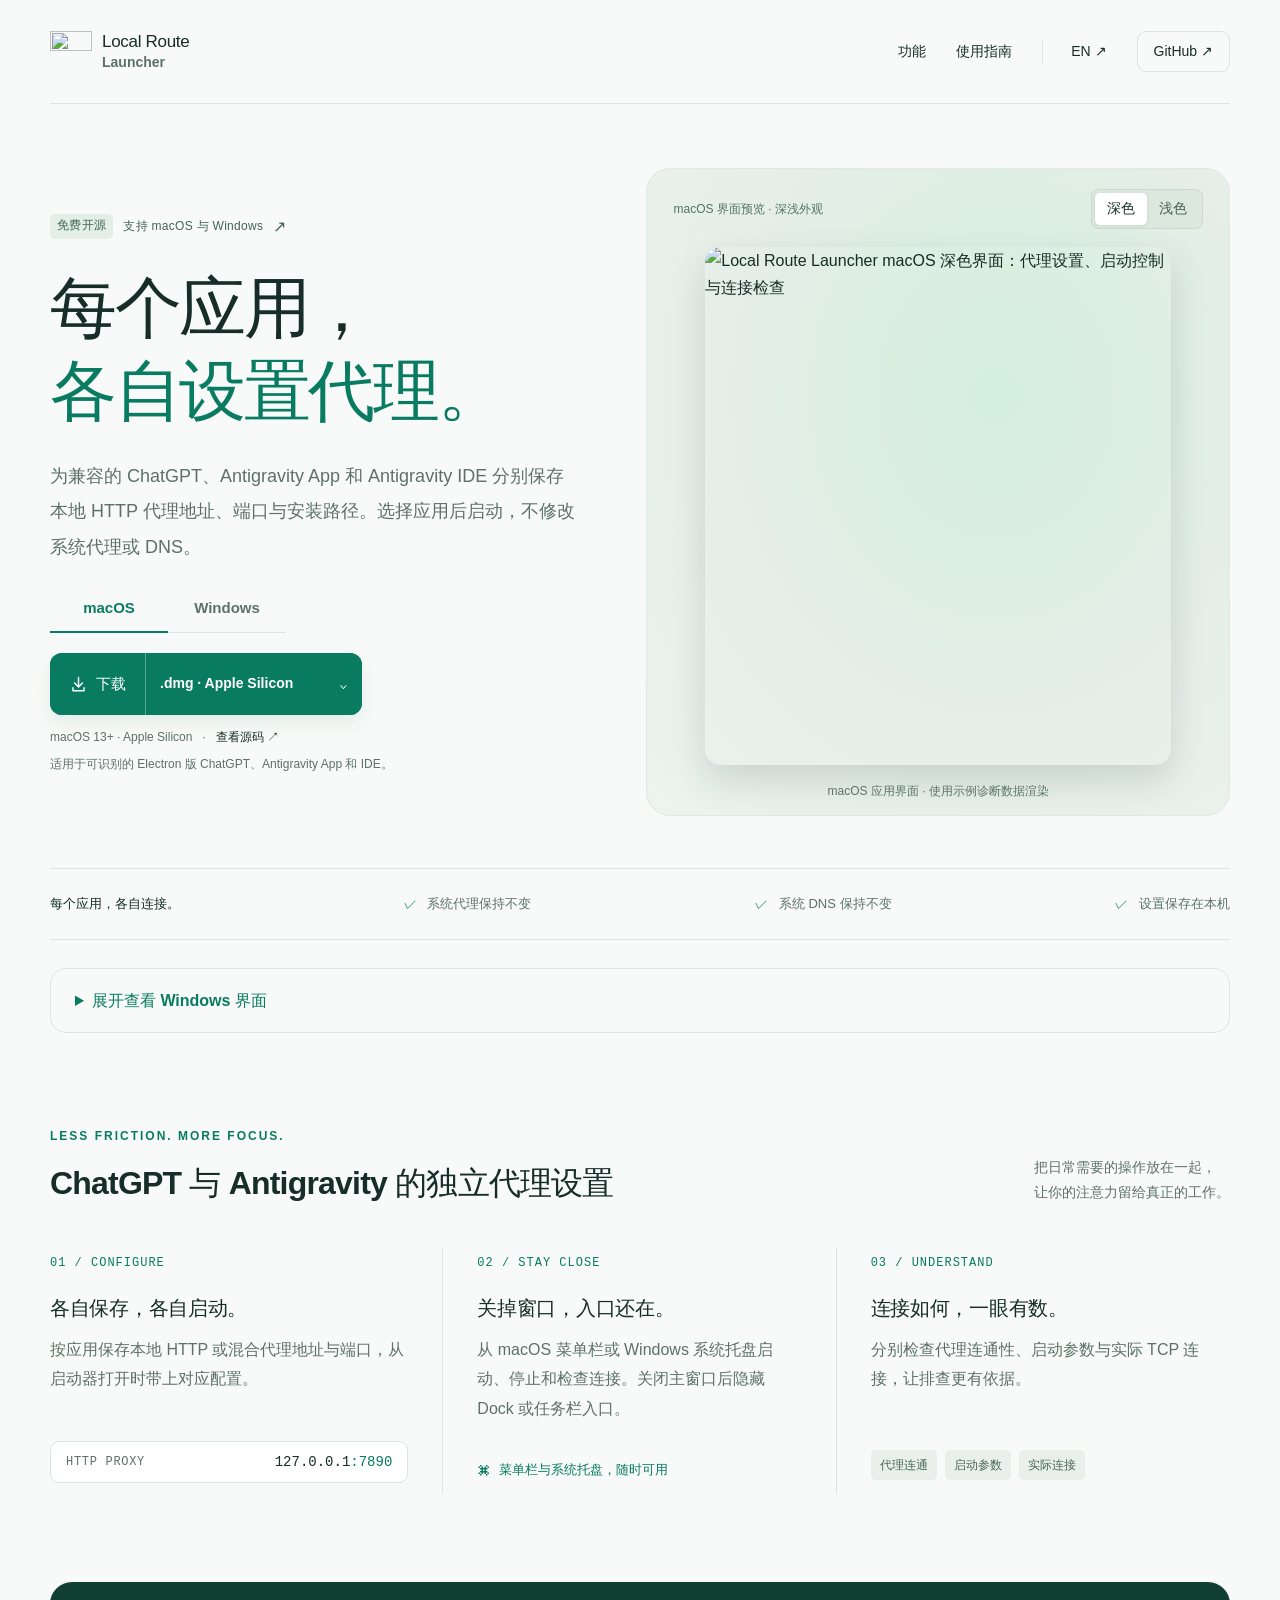
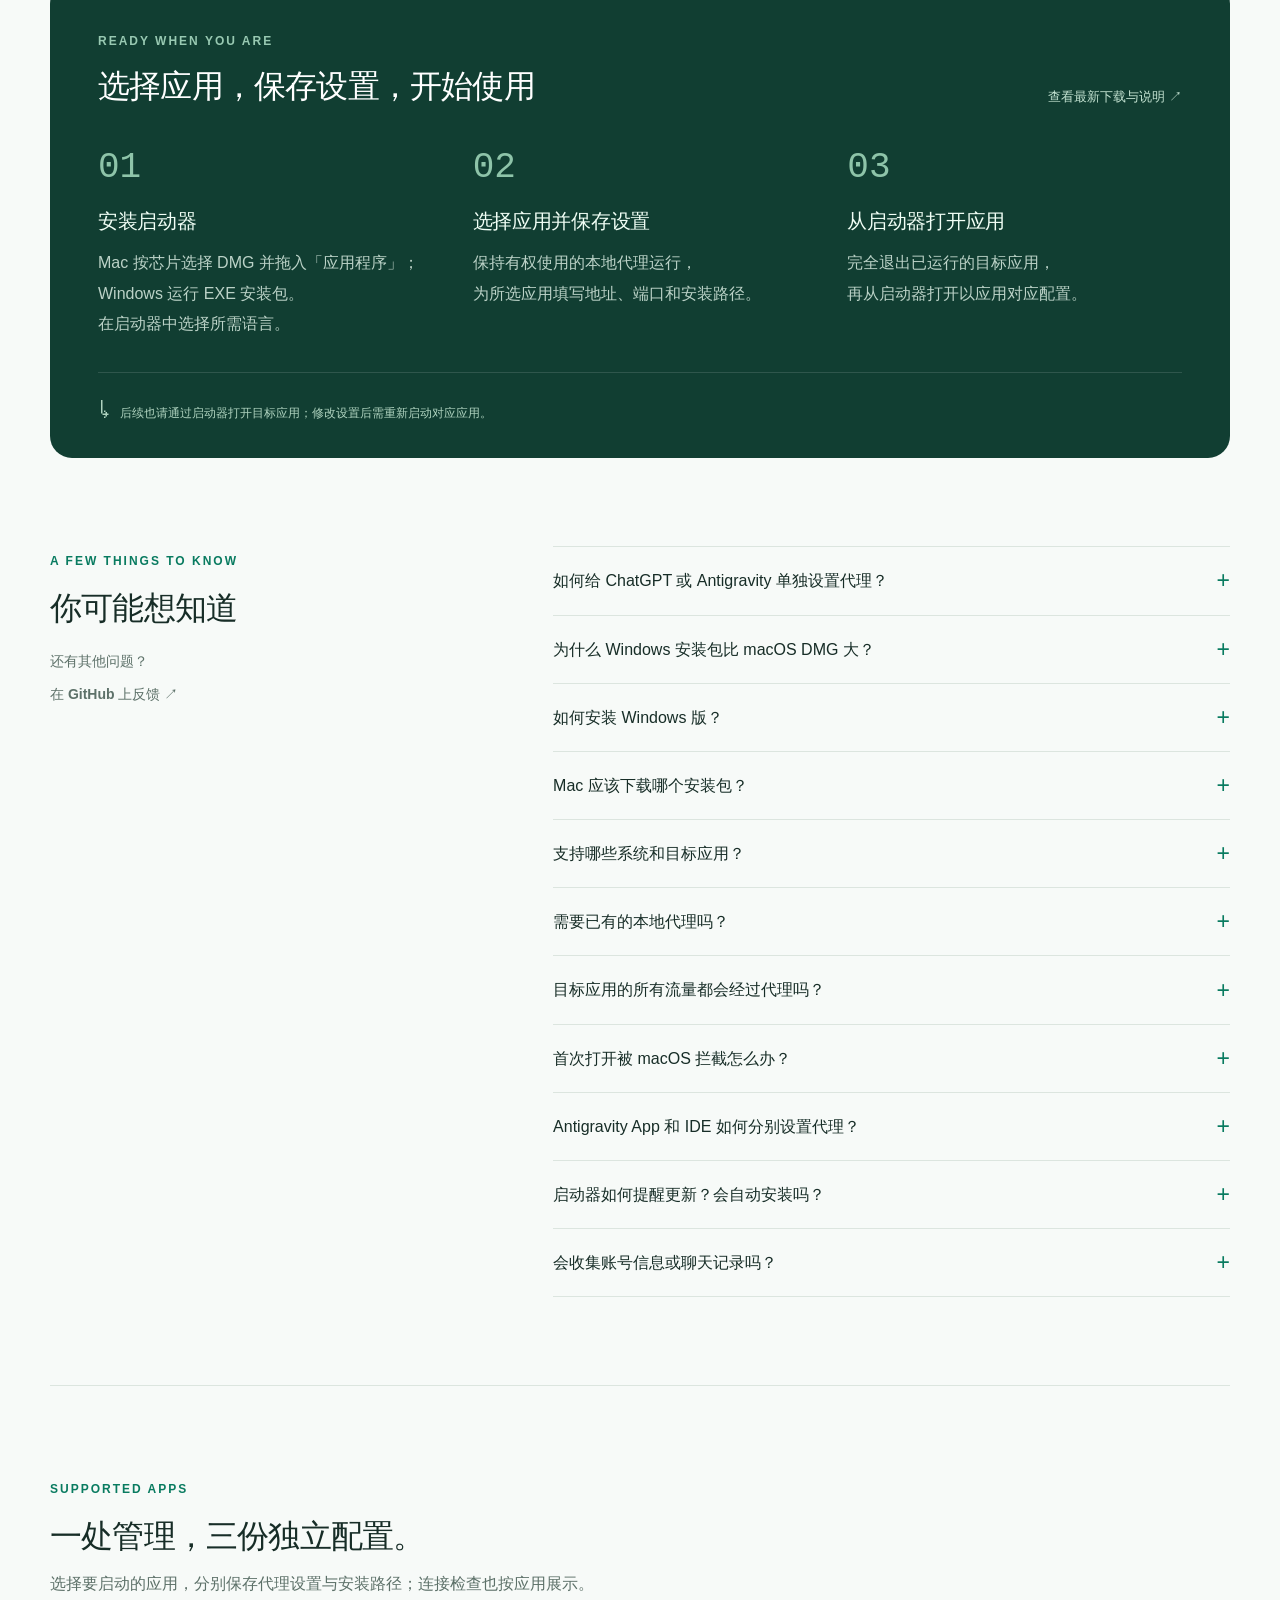
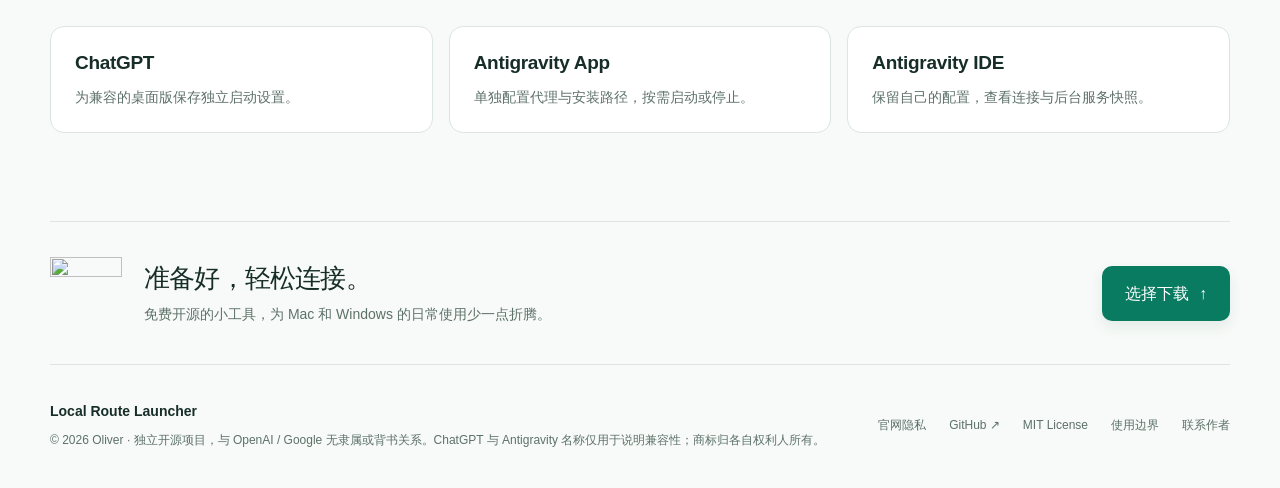
==== commit 04aba717: "site: streamline platform downloads" ====
--- a/site/index.html
+++ b/site/index.html
@@ -58,7 +58,7 @@
     "macOS 13 or later (Apple Silicon or Intel)",
     "Windows 10 1809+ / Windows 11 (x64)"
   ],
-  "softwareVersion": "1.4.2",
+  "softwareVersion": "1.4.3",
   "inLanguage": [
     "zh-CN", "en", "zh-TW", "ru", "fa", "be", "es", "ar", "pt"
   ],
@@ -69,9 +69,9 @@
     "name": "Oliver"
   },
   "downloadUrl": [
-    "https://github.com/oliver804/Local-Route-Launcher/releases/download/v1.4.2/Local-Route-Launcher-1.4.2-arm64.dmg",
-    "https://github.com/oliver804/Local-Route-Launcher/releases/download/v1.4.2/Local-Route-Launcher-1.4.2-x86_64.dmg",
-    "https://github.com/oliver804/Local-Route-Launcher/releases/download/v1.4.2/Local-Route-Launcher-1.4.2-windows-x64-setup.exe"
+    "https://github.com/oliver804/Local-Route-Launcher/releases/download/v1.4.3/Local-Route-Launcher-1.4.3-arm64.dmg",
+    "https://github.com/oliver804/Local-Route-Launcher/releases/download/v1.4.3/Local-Route-Launcher-1.4.3-x86_64.dmg",
+    "https://github.com/oliver804/Local-Route-Launcher/releases/download/v1.4.3/Local-Route-Launcher-1.4.3-windows-x64-setup.exe"
   ],
   "image": "https://oliver804.github.io/Local-Route-Launcher/assets/icon.png",
   "screenshot": [
@@ -92,7 +92,7 @@
     "代理连通性、启动参数与 TCP 连接检查"
   ],
   "softwareRequirements": "需要已安装的兼容 Electron 版 ChatGPT、Antigravity App 或 Antigravity IDE，以及有权使用的 HTTP 或混合代理端口。Windows 安装包内置 .NET 运行环境。",
-  "releaseNotes": "https://github.com/oliver804/Local-Route-Launcher/releases/tag/v1.4.2"
+  "releaseNotes": "https://github.com/oliver804/Local-Route-Launcher/releases/tag/v1.4.3"
 }
   </script>
 </head>
@@ -108,13 +108,23 @@
         <a class="release-tag" href="https://github.com/oliver804/Local-Route-Launcher/releases"><span>免费开源</span> 支持 macOS 与 Windows <span aria-hidden="true">↗</span></a>
         <h1 id="hero-title">每个应用，<br><em>各自设置代理。</em></h1>
         <p class="hero-description">为兼容的 ChatGPT、Antigravity App 和 Antigravity IDE 分别保存本地 HTTP 代理地址、端口与安装路径。选择应用后启动，不修改系统代理或 DNS。</p>
-        <div class="hero-actions"><a class="button primary" href="https://github.com/oliver804/Local-Route-Launcher/releases/download/v1.4.2/Local-Route-Launcher-1.4.2-arm64.dmg"><svg viewBox="0 0 24 24" aria-hidden="true"><path d="M12 3v12m-5-5 5 5 5-5M5 16v4h14v-4"/></svg>macOS · Apple Silicon</a><a class="button secondary" href="https://github.com/oliver804/Local-Route-Launcher/releases/download/v1.4.2/Local-Route-Launcher-1.4.2-x86_64.dmg">macOS · Intel <span aria-hidden="true">↓</span></a><a class="button secondary" href="https://github.com/oliver804/Local-Route-Launcher/releases/download/v1.4.2/Local-Route-Launcher-1.4.2-windows-x64-setup.exe">下载 Windows 版 <span aria-hidden="true">↓</span></a><a class="text-link" href="https://github.com/oliver804/Local-Route-Launcher">查看源码 <span aria-hidden="true">↗</span></a></div>
-        <p class="requirements">macOS 13+ / Apple Silicon &amp; Intel <span>·</span> Windows 10 1809+ / 11 x64</p>
+        <div class="download-picker" id="download" data-download-picker>
+          <div class="download-tabs" role="group" aria-label="选择下载系统"><button type="button" data-platform="mac" aria-pressed="true">macOS</button><button type="button" data-platform="windows" aria-pressed="false">Windows</button></div>
+          <div class="download-control"><div class="download-split">
+            <a class="download-main" data-mac-download href="https://github.com/oliver804/Local-Route-Launcher/releases/download/v1.4.3/Local-Route-Launcher-1.4.3-arm64.dmg" aria-label="下载 macOS Apple Silicon 版本"><svg viewBox="0 0 24 24" aria-hidden="true"><path d="M12 3v12m-5-5 5 5 5-5M5 16v4h14v-4"/></svg>下载</a>
+            <a class="download-main download-windows" data-windows-download href="https://github.com/oliver804/Local-Route-Launcher/releases/download/v1.4.3/Local-Route-Launcher-1.4.3-windows-x64-setup.exe" hidden><svg viewBox="0 0 24 24" aria-hidden="true"><path d="M12 3v12m-5-5 5 5 5-5M5 16v4h14v-4"/></svg>下载 Windows 版 · x64</a>
+            <button class="download-variant" type="button" aria-label="选择 macOS 芯片版本" aria-expanded="false" aria-controls="download-options"><span data-variant-label>.dmg · Apple Silicon</span><span class="chevron" aria-hidden="true">⌄</span></button>
+          </div><div class="download-options" id="download-options" hidden>
+            <a href="https://github.com/oliver804/Local-Route-Launcher/releases/download/v1.4.3/Local-Route-Launcher-1.4.3-arm64.dmg" data-variant="arm64" aria-current="true">.dmg (Apple Silicon)<span aria-hidden="true">✓</span></a>
+            <a href="https://github.com/oliver804/Local-Route-Launcher/releases/download/v1.4.3/Local-Route-Launcher-1.4.3-x86_64.dmg" data-variant="intel">.dmg (Intel)<span aria-hidden="true"></span></a>
+          </div></div>
+          <p class="download-meta"><span data-platform-requirements>macOS 13+ · Apple Silicon</span><span aria-hidden="true">·</span><a href="https://github.com/oliver804/Local-Route-Launcher">查看源码 ↗</a></p>
+        </div>
         <p class="compatibility">适用于可识别的 Electron 版 ChatGPT、Antigravity App 和 IDE。</p>
       </div>
       <figure class="product-stage">
         <div class="preview-toolbar"><span>macOS 界面预览 · 深浅外观</span><div class="appearance-controls" role="group" aria-label="切换应用预览外观"><button type="button" data-appearance="dark" aria-pressed="true">深色</button><button type="button" data-appearance="light" aria-pressed="false">浅色</button></div></div>
-        <a class="screenshot-link" href="assets/preview-dark.png" aria-label="打开完整应用截图"><img id="app-preview" src="assets/preview-dark.png" data-dark="assets/preview-dark.png" data-light="assets/preview-light.png" width="720" height="800" alt="Local Route Launcher 深色界面：代理设置、启动控制与连接检查" fetchpriority="high"></a>
+        <a class="screenshot-link" href="assets/preview-dark.png" aria-label="打开完整应用截图"><img id="app-preview" src="assets/preview-dark.png" data-dark="assets/preview-dark.png" data-light="assets/preview-light.png" data-windows-dark="assets/windows-dark.png" data-windows-light="assets/windows-light.png" width="720" height="800" alt="Local Route Launcher 深色界面：代理设置、启动控制与连接检查" fetchpriority="high"></a>
         <figcaption>macOS 应用界面 · 使用示例诊断数据渲染</figcaption>
       </figure>
     </section>
@@ -152,12 +162,12 @@
         <details><summary>目标应用的所有流量都会经过代理吗？</summary><p>不保证。启动器使用兼容应用支持的代理机制，主要覆盖 Chromium 的 HTTP、HTTPS 和 WebSocket 请求。语音、WebRTC、UDP 及部分后台进程可能不使用这些设置。连接检查是即时快照，不能证明全部流量都经过代理。</p></details>
         <details><summary>首次打开被 macOS 拦截怎么办？</summary><p>安装包使用本地签名，尚未经过 Apple Developer ID 签名或公证。确认来自本项目的 GitHub 发布页面后，可在「系统设置 → 隐私与安全性」中允许打开，无需关闭 SIP 或系统安全检查。</p></details>
         <details><summary>Antigravity App 和 IDE 如何分别设置代理？</summary><p>在左侧选择对应应用，各自保存代理地址、端口和安装路径。完全退出后从启动器打开。两份配置与 ChatGPT 独立；后台服务需要实际请求后再次查看连接快照。</p></details>
-        <details><summary>启动器如何提醒更新？会自动安装吗？</summary><p>仅当 GitHub 发布了适用于当前平台的稳定新版，版本旁才显示“有更新”。点击后在默认浏览器下载安装包，安装仍需自行完成。离线或无新版时不显示。</p></details>
+        <details><summary>启动器如何提醒更新？会自动安装吗？</summary><p>仅当 GitHub 发布了适用于当前平台的稳定新版，版本旁才显示“有更新”。点击时重新查询最新稳定版，校验对应安装包后在默认浏览器下载，安装仍需自行完成；查询失败时不会下载此前检测到的旧版本。离线或无新版时不显示。</p></details>
         <details><summary>会收集账号信息或聊天记录吗？</summary><p>启动器不读取或保存目标应用的密码、Cookie、令牌或聊天记录，也没有遥测或自动上传。配置保存在本机。连接检查会通过指定代理向对应服务站点发起不附带账号凭据的 HEAD 请求。<a href="https://github.com/oliver804/Local-Route-Launcher/blob/main/docs/PRIVACY.md">阅读隐私说明 ↗</a></p></details>
       </div>
     </section>
 <section class="section wrap supported-apps" aria-labelledby="apps-title"><span class="eyebrow">SUPPORTED APPS</span><h2 id="apps-title">一处管理，三份独立配置。</h2><p>选择要启动的应用，分别保存代理设置与安装路径；连接检查也按应用展示。</p><div class="supported-app-grid"><article><h3>ChatGPT</h3><p>为兼容的桌面版保存独立启动设置。</p></article><article><h3>Antigravity App</h3><p>单独配置代理与安装路径，按需启动或停止。</p></article><article><h3>Antigravity IDE</h3><p>保留自己的配置，查看连接与后台服务快照。</p></article></div></section>
-    <section class="closing wrap" aria-labelledby="download-title"><img src="assets/icon.png" alt="" width="72" height="72" loading="lazy"><div><h2 id="download-title">准备好，轻松连接。</h2><p>免费开源的小工具，为 Mac 和 Windows 的日常使用少一点折腾。</p></div><a class="button primary" href="https://github.com/oliver804/Local-Route-Launcher/releases/download/v1.4.2/Local-Route-Launcher-1.4.2-arm64.dmg">macOS · Apple Silicon <span aria-hidden="true">↓</span></a><a class="button secondary" href="https://github.com/oliver804/Local-Route-Launcher/releases/download/v1.4.2/Local-Route-Launcher-1.4.2-x86_64.dmg">macOS · Intel <span aria-hidden="true">↓</span></a><a class="button secondary" href="https://github.com/oliver804/Local-Route-Launcher/releases/download/v1.4.2/Local-Route-Launcher-1.4.2-windows-x64-setup.exe">下载 Windows 版 <span aria-hidden="true">↓</span></a></section>
+    <section class="closing wrap" aria-labelledby="download-title"><img src="assets/icon.png" alt="" width="72" height="72" loading="lazy"><div><h2 id="download-title">准备好，轻松连接。</h2><p>免费开源的小工具，为 Mac 和 Windows 的日常使用少一点折腾。</p></div><a class="button primary" href="#download">选择下载 <span aria-hidden="true">↑</span></a></section>
   </main>
   <footer class="footer wrap"><div><a class="footer-brand" href="./">Local Route Launcher</a><p>© 2026 Oliver · 独立开源项目，与 OpenAI / Google 无隶属或背书关系。ChatGPT 与 Antigravity 名称仅用于说明兼容性；商标归各自权利人所有。</p></div><div class="footer-links"><a href="https://github.com/oliver804/Local-Route-Launcher/blob/main/docs/PRIVACY.md">官网隐私</a><a href="https://github.com/oliver804/Local-Route-Launcher">GitHub ↗</a><a href="https://github.com/oliver804/Local-Route-Launcher/blob/main/LICENSE">MIT License</a><a href="https://github.com/oliver804/Local-Route-Launcher/blob/main/docs/USAGE.md">使用边界</a><a href="mailto:oliver804x@gmail.com">联系作者</a></div></footer>
 </body>
--- a/site/style.css
+++ b/site/style.css
@@ -0,0 +1,1101 @@
+:root {
+  color-scheme:light;
+  --bg:#f7faf8;
+  --paper:#fff;
+  --ink:#172d27;
+  --muted:#5d7169;
+  --accent:#097b60;
+  --deep:#113e32;
+  --mint:#bcf3ce;
+  --line:#dce5df;
+  --radius:22px;
+  font-family:-apple-system,BlinkMacSystemFont,"Segoe UI","PingFang SC","Hiragino Sans GB","Microsoft YaHei",sans-serif;
+  font-synthesis:none;
+  scroll-behavior:smooth;
+  scroll-padding-top:100px
+}
+* {
+  box-sizing:border-box
+}
+body {
+  margin:0;
+  background:var(--bg);
+  color:var(--ink);
+  font-size:16px;
+  line-height:1.7
+}
+a {
+  color:inherit;
+  text-decoration:none
+}
+button {
+  font:inherit
+}
+button,a {
+  -webkit-tap-highlight-color:transparent
+}
+a:focus-visible,button:focus-visible,summary:focus-visible {
+  outline:3px solid #168767;
+  outline-offset:5px
+}
+img {
+  max-width:100%;
+  height:auto;
+  display:block
+}
+.wrap {
+  width:min(1180px,calc(100% - 80px));
+  margin-inline:auto
+}
+.header {
+  height:104px;
+  display:flex;
+  align-items:center;
+  justify-content:space-between;
+  border-bottom:1px solid var(--line);
+  gap:24px
+}
+.brand {
+  display:flex;
+  align-items:center;
+  gap:10px;
+  line-height:1.3;
+  font-size:17px;
+  letter-spacing:-.3px
+}
+.brand span {
+  display:block
+}
+.brand b {
+  display:block;
+  font-weight:600;
+  font-size:14px;
+  color:var(--muted);
+  letter-spacing:0
+}
+.header nav {
+  display:flex;
+  align-items:center;
+  gap:30px;
+  font-size:14px;
+  font-weight:500
+}
+.header nav a:hover,.text-link:hover {
+  color:var(--accent)
+}
+.nav-github {
+  border:1px solid var(--line);
+  border-radius:9px;
+  padding:8px 16px
+}
+.language {
+  border-left:1px solid var(--line);
+  padding-left:28px
+}
+.hero {
+  display:grid;
+  grid-template-columns:1fr 1.1fr;
+  gap:66px;
+  align-items:center;
+  padding-block:64px 52px
+}
+.release-tag {
+  display:inline-flex;
+  align-items:center;
+  gap:10px;
+  font-size:12px;
+  color:#436458;
+  letter-spacing:.3px
+}
+.release-tag>span:first-child {
+  background:#e2eee7;
+  border-radius:5px;
+  padding:2px 7px;
+  font-family:ui-monospace,monospace;
+  font-size:12px
+}
+.release-tag>span:last-child {
+  font-size:16px
+}
+h1 {
+  font-size:clamp(48px,5.2vw,72px);
+  font-weight:600;
+  letter-spacing:-2.4px;
+  line-height:1.25;
+  margin:27px 0 26px
+}
+h1 em {
+  font-style:normal;
+  color:var(--accent)
+}
+.hero-description {
+  font-size:18px;
+  line-height:1.95;
+  color:var(--muted);
+  margin:0 0 30px
+}
+.hero-actions {
+  display:flex;
+  align-items:center;
+  gap:24px;
+  flex-wrap:wrap
+}
+.download-picker {
+  --download-leading-width:96px;
+  width:min(100%,312px)
+}
+html[lang=en] .download-picker {
+  --download-leading-width:120px
+}
+.download-tabs {
+  display:flex;
+  width:min(100%,236px);
+  margin-bottom:20px;
+  border-bottom:1px solid var(--line)
+}
+.download-tabs button {
+  flex:1;
+  padding:0 4px 11px;
+  border:0;
+  border-bottom:2px solid transparent;
+  margin-bottom:-1px;
+  background:transparent;
+  color:var(--muted);
+  font-size:15px;
+  font-weight:600;
+  cursor:pointer
+}
+.download-tabs button[aria-pressed=true] {
+  color:var(--accent);
+  border-bottom-color:var(--accent)
+}
+.download-control {
+  position:relative
+}
+.download-split {
+  display:flex;
+  width:100%;
+  height:62px;
+  border-radius:12px;
+  overflow:hidden;
+  background:var(--accent);
+  box-shadow:0 8px 18px #12563e15
+}
+.download-main,.download-variant {
+  display:flex;
+  align-items:center;
+  justify-content:center;
+  border:0;
+  background:var(--accent);
+  color:#fff;
+  font-size:15px;
+  font-weight:650;
+  white-space:nowrap
+}
+.download-main {
+  flex:0 0 var(--download-leading-width);
+  gap:8px;
+  border-right:1px solid #ffffff55;
+  padding:0 8px
+}
+.download-main svg {
+  width:19px;
+  height:19px;
+  flex:none;
+  fill:none;
+  stroke:currentColor;
+  stroke-width:1.8;
+  stroke-linecap:round;
+  stroke-linejoin:round
+}
+.download-main.download-windows {
+  flex:1;
+  border-right:0
+}
+.download-variant {
+  flex:1;
+  min-width:0;
+  justify-content:space-between;
+  gap:7px;
+  padding:0 14px;
+  font-size:14px;
+  cursor:pointer
+}
+.download-main:hover,.download-variant:hover {
+  background:#08644f
+}
+.download-variant .chevron {
+  font-size:19px;
+  line-height:1;
+  transform:translateY(-2px)
+}
+.download-variant[aria-expanded=true] .chevron {
+  transform:translateY(2px) rotate(180deg)
+}
+.download-options {
+  position:absolute;
+  top:68px;
+  left:var(--download-leading-width);
+  right:0;
+  z-index:5;
+  padding:5px;
+  border:1px solid var(--line);
+  border-radius:10px;
+  background:var(--paper);
+  box-shadow:0 14px 36px #172d2722
+}
+.download-options a {
+  display:flex;
+  align-items:center;
+  justify-content:space-between;
+  padding:9px 10px;
+  border-radius:7px;
+  font-size:13px;
+  white-space:nowrap
+}
+.download-options a:hover,.download-options a[aria-current=true] {
+  background:#edf4ef
+}
+.download-options a span {
+  color:var(--accent)
+}
+.download-meta {
+  display:flex;
+  align-items:center;
+  gap:10px;
+  margin:12px 0 0;
+  color:var(--muted);
+  font-size:12px;
+  white-space:nowrap
+}
+.download-meta a {
+  color:var(--ink);
+  font-weight:650
+}
+.download-meta a:hover {
+  color:var(--accent)
+}
+.download-picker [hidden] {
+  display:none!important
+}
+.button {
+  display:inline-flex;
+  align-items:center;
+  justify-content:center;
+  gap:10px;
+  padding:14px 23px;
+  border-radius:10px;
+  font-size:16px;
+  font-weight:600;
+  transition:background .2s,transform .2s
+}
+.button:hover {
+  transform:translateY(-2px)
+}
+.primary {
+  background:var(--accent);
+  color:#fff;
+  box-shadow:0 6px 14px #12563e16
+}
+.primary:hover {
+  background:#08644f
+}
+.button svg {
+  width:20px;
+  height:20px;
+  fill:none;
+  stroke:currentColor;
+  stroke-width:1.8;
+  stroke-linecap:round;
+  stroke-linejoin:round
+}
+.text-link {
+  font-size:14px;
+  font-weight:600
+}
+.requirements {
+  font-size:12px;
+  margin:18px 0 0;
+  color:var(--muted)
+}
+.requirements span {
+  margin:0 7px;
+  color:#63796e
+}
+.compatibility {
+  font-size:12px;
+  color:var(--muted);
+  margin:6px 0 0
+}
+.product-stage {
+  margin:0;
+  padding:20px 26px 14px;
+  background:radial-gradient(ellipse at 60% 35%,#d4efdd 0,#e5eee7 55%,#edf3ee 100%);
+  border:1px solid #e0e9e0;
+  border-radius:24px;
+  min-width:0
+}
+.preview-toolbar {
+  display:flex;
+  align-items:center;
+  justify-content:space-between;
+  gap:10px;
+  margin-bottom:18px;
+  color:#547462;
+  font-size:12px
+}
+.appearance-controls {
+  display:flex;
+  border:1px solid #cbdace;
+  background:#dce7de;
+  border-radius:7px;
+  padding:3px;
+  flex-shrink:0
+}
+.appearance-controls button {
+  border:0;
+  background:none;
+  font-size:12px;
+  color:#496050;
+  padding:3px 12px;
+  border-radius:5px;
+  cursor:pointer
+}
+.appearance-controls button[aria-pressed=true] {
+  background:white;
+  box-shadow:0 1px 4px #14332312;
+  color:var(--ink)
+}
+.screenshot-link {
+  display:block;
+  width:88%;
+  margin:0 auto;
+  border-radius:16px;
+  box-shadow:0 15px 35px #122e3425
+}
+.screenshot-link img {
+  width:100%;
+  border-radius:16px
+}
+.product-stage figcaption {
+  text-align:center;
+  color:#5e7565;
+  font-size:12px;
+  margin-top:16px
+}
+.principles {
+  display:flex;
+  justify-content:space-between;
+  align-items:center;
+  gap:20px;
+  border-top:1px solid var(--line);
+  border-bottom:1px solid var(--line);
+  padding-block:24px;
+  font-size:13px;
+  color:var(--muted)
+}
+.principles>span:first-child {
+  font-weight:600;
+  color:var(--ink)
+}
+.principles i {
+  font-style:normal;
+  margin-right:7px;
+  color:var(--accent)
+}
+.footer {
+  display:flex;
+  align-items:center;
+  justify-content:space-between;
+  padding-block:32px;
+  color:var(--muted);
+  font-size:12px
+}
+.skip-link {
+  position:absolute;
+  top:-80px;
+  left:20px;
+  background:var(--deep);
+  color:white;
+  padding:10px 20px;
+  z-index:10
+}
+.skip-link:focus {
+  top:10px
+}
+@media(min-width:1450px) {
+  .hero {
+    padding-block:78px 66px
+  }
+}
+@media(max-width:1000px) {
+  .wrap {
+    width:calc(100% - 48px)
+  }
+  .hero {
+    gap:30px
+  }
+  .hero-description {
+    font-size:16px
+  }
+  .product-stage {
+    padding-inline:18px
+  }
+  .preview-toolbar>span {
+    display:none
+  }
+  .preview-toolbar {
+    justify-content:flex-end
+  }
+  .screenshot-link {
+    width:100%
+  }
+  .hero-actions {
+    gap:14px
+  }
+  .button {
+    padding:13px 17px
+  }
+  .principles {
+    flex-wrap:wrap
+  }
+  .principles>span:first-child {
+    flex-basis:100%
+  }
+}
+@media(max-width:700px) {
+  .wrap {
+    width:calc(100% - 40px)
+  }
+  .header {
+    height:82px;
+    gap:12px
+  }
+  .brand {
+    font-size:14px;
+    gap:5px
+  }
+  .brand b {
+    font-size:12px
+  }
+  .brand img {
+    width:34px;
+    height:34px
+  }
+  .header nav {
+    gap:14px
+  }
+  .header nav>a:not(.language):not(.nav-github) {
+    display:none
+  }
+  .nav-github {
+    padding:6px 9px;
+    font-size:12px
+  }
+  .language {
+    padding-left:0;
+    border:0
+  }
+  .hero {
+    grid-template-columns:1fr;
+    gap:36px;
+    padding-block:42px 34px
+  }
+  .hero-copy {
+    text-align:center
+  }
+  .download-picker {
+    margin-inline:auto;
+    text-align:left
+  }
+  h1 {
+    font-size:52px;
+    letter-spacing:-1.7px;
+    margin-block:22px
+  }
+  .hero-description {
+    font-size:16px
+  }
+  .hero-actions {
+    justify-content:center
+  }
+  .product-stage {
+    padding:18px 22px 14px;
+    width:min(100%,460px);
+    margin:auto
+  }
+  .preview-toolbar>span {
+    display:block
+  }
+  .preview-toolbar {
+    justify-content:space-between
+  }
+  .screenshot-link {
+    width:90%
+  }
+  .principles {
+    gap:12px 18px;
+    justify-content:center;
+    font-size:12px;
+    text-align:center
+  }
+  .footer {
+    gap:20px;
+    flex-wrap:wrap
+  }
+}
+@media(prefers-reduced-motion:reduce) {
+  :root {
+    scroll-behavior:auto
+  }
+  *,*::before,*::after {
+    animation:none!important;
+    transition:none!important
+  }
+}
+.section {
+  padding-block:88px
+}
+.section-heading {
+  display:flex;
+  align-items:flex-end;
+  justify-content:space-between;
+  gap:30px;
+  margin-bottom:42px
+}
+.eyebrow {
+  font-size:12px;
+  letter-spacing:2px;
+  font-weight:600;
+  color:var(--accent)
+}
+h2 {
+  font-size:32px;
+  letter-spacing:-.8px;
+  line-height:1.4;
+  font-weight:600;
+  margin:12px 0 0
+}
+.section-heading>p {
+  font-size:14px;
+  line-height:1.8;
+  color:var(--muted);
+  margin:0
+}
+.features-grid {
+  display:grid;
+  grid-template-columns:repeat(3,1fr)
+}
+.feature {
+  padding:0 34px;
+  border-right:1px solid var(--line)
+}
+.feature:first-child {
+  padding-left:0
+}
+.feature:last-child {
+  padding-right:0;
+  border:0
+}
+.feature-number {
+  font:12px ui-monospace,SFMono-Regular,Consolas,monospace;
+  letter-spacing:1px;
+  color:var(--accent)
+}
+h3 {
+  font-size:20px;
+  font-weight:600;
+  letter-spacing:-.3px;
+  line-height:1.5;
+  margin:18px 0 12px
+}
+.feature>p {
+  color:var(--muted);
+  font-size:16px;
+  line-height:1.85;
+  margin:0;
+  min-height:84px
+}
+.connection-example {
+  margin-top:22px;
+  padding:12px 15px;
+  border-radius:9px;
+  border:1px solid var(--line);
+  background:white;
+  display:flex;
+  justify-content:space-between;
+  align-items:center;
+  gap:8px;
+  flex-wrap:wrap
+}
+.connection-example>span {
+  font:12px ui-monospace,monospace;
+  letter-spacing:.7px;
+  color:var(--muted)
+}
+.connection-example code {
+  font:14px ui-monospace,monospace
+}
+.connection-example code span {
+  color:var(--accent)
+}
+.feature-footnote {
+  margin-top:22px;
+  height:49px;
+  display:flex;
+  align-items:center;
+  gap:10px;
+  font-size:13px;
+  color:var(--accent)
+}
+.feature-footnote>span {
+  font-size:24px;
+  font-weight:400
+}
+.checks-example {
+  display:flex;
+  gap:8px;
+  margin-top:22px;
+  min-height:49px;
+  align-items:center;
+  flex-wrap:wrap
+}
+.checks-example>span {
+  background:#e9f0eb;
+  padding:5px 9px;
+  font-size:12px;
+  color:#496755;
+  border-radius:5px
+}
+.setup {
+  padding:44px 48px 25px;
+  background:var(--deep);
+  border-radius:var(--radius);
+  color:white
+}
+.setup .eyebrow {
+  color:#98c9b2
+}
+.setup h2 {
+  margin-top:10px
+}
+.setup-link {
+  color:#c3e2d1;
+  font-size:13px;
+  white-space:nowrap
+}
+.steps {
+  display:grid;
+  grid-template-columns:repeat(3,1fr);
+  list-style:none;
+  padding:0;
+  margin:0;
+  gap:40px
+}
+.step-number {
+  display:block;
+  font:36px ui-monospace,monospace;
+  font-weight:300;
+  line-height:1;
+  color:#8ec4a9
+}
+.steps h3 {
+  margin-top:20px;
+  color:#f1fff6
+}
+.steps p {
+  margin:0;
+  font-size:14px;
+  line-height:1.9;
+  color:#bbd2c7
+}
+.setup-note {
+  border-top:1px solid #ffffff20;
+  display:flex;
+  align-items:center;
+  gap:10px;
+  margin-top:32px;
+  padding-top:20px;
+  color:#afd3bf
+}
+.setup-note>span {
+  font-size:24px
+}
+.setup-note>p {
+  font-size:12px;
+  margin:0
+}
+.faq {
+  display:grid;
+  grid-template-columns:1fr 1.6fr;
+  gap:80px
+}
+.faq-heading p {
+  color:var(--muted);
+  font-size:14px;
+  margin-top:20px
+}
+.faq-heading .text-link {
+  display:inline-block;
+  margin-top:9px
+}
+.faq-list {
+  border-top:1px solid var(--line)
+}
+.faq-list details {
+  border-bottom:1px solid var(--line);
+  padding-block:20px
+}
+.faq-list summary {
+  display:flex;
+  align-items:center;
+  justify-content:space-between;
+  gap:24px;
+  cursor:pointer;
+  font-size:16px;
+  list-style:none;
+  font-weight:500
+}
+.faq-list summary::-webkit-details-marker {
+  display:none
+}
+.faq-list summary::after {
+  content:'+';
+  color:var(--accent);
+  font-size:23px;
+  font-weight:400;
+  line-height:1
+}
+.faq-list details[open] summary::after {
+  content:'−'
+}
+.faq-list details p {
+  font-size:14px;
+  line-height:1.9;
+  color:var(--muted);
+  margin:16px 30px 0 0
+}
+.faq-list details a {
+  color:var(--accent);
+  text-decoration:underline;
+  text-underline-offset:3px
+}
+.closing {
+  border-block:1px solid var(--line);
+  padding-block:35px;
+  display:flex;
+  align-items:center;
+  gap:22px
+}
+.closing h2 {
+  font-size:26px;
+  margin:0
+}
+.closing p {
+  margin:7px 0 0;
+  font-size:14px;
+  color:var(--muted)
+}
+.closing .button {
+  margin-left:auto;
+  flex-shrink:0
+}
+.footer {
+  padding-block:35px 38px
+}
+.footer-brand {
+  font-size:14px;
+  font-weight:600;
+  color:var(--ink)
+}
+.footer p {
+  margin:6px 0 0;
+  font-size:12px
+}
+.footer-links {
+  display:flex;
+  gap:23px
+}
+.footer-links a:hover {
+  color:var(--accent)
+}
+html[lang=en] h1 {
+  font-size:clamp(48px,4.7vw,65px);
+  line-height:1.15;
+  letter-spacing:-2px
+}
+html[lang=en] .hero-description {
+  font-size:17px
+}
+html[lang=en] .steps h3 {
+  font-size:19px
+}
+html[lang=en] .feature h3 {
+  font-size:19px
+}
+@media(max-width:1000px) {
+  .section {
+    padding-block:65px
+  }
+  .feature {
+    padding-inline:20px
+  }
+  .features-grid h3 {
+    font-size:18px
+  }
+  .feature>p {
+    min-height:112px
+  }
+  .setup {
+    padding:34px 30px 24px
+  }
+  .setup .section-heading {
+    align-items:flex-start;
+    flex-direction:column;
+    gap:12px
+  }
+  .steps {
+    gap:24px
+  }
+  .faq {
+    gap:40px
+  }
+  .closing p {
+    max-width:400px
+  }
+  .footer-links {
+    gap:15px
+  }
+}
+@media(max-width:700px) {
+  .section {
+    padding-block:52px
+  }
+  .section-heading {
+    flex-direction:column;
+    align-items:flex-start;
+    gap:16px;
+    margin-bottom:28px
+  }
+  h2 {
+    font-size:27px
+  }
+  .section-heading>p br {
+    display:none
+  }
+  .features-grid {
+    grid-template-columns:1fr;
+    gap:0
+  }
+  .feature,.feature:first-child,.feature:last-child {
+    padding:24px 0;
+    border-right:0;
+    border-bottom:1px solid var(--line)
+  }
+  .feature:first-child {
+    padding-top:0
+  }
+  .feature:last-child {
+    border:0;
+    padding-bottom:0
+  }
+  .feature>p {
+    min-height:0
+  }
+  .feature h3 {
+    font-size:20px;
+    margin:12px 0 8px
+  }
+  .connection-example,.feature-footnote,.checks-example {
+    margin-top:16px
+  }
+  .connection-example {
+    max-width:340px
+  }
+  .setup {
+    padding:30px 24px 22px
+  }
+  .setup h2 {
+    font-size:26px
+  }
+  .steps {
+    grid-template-columns:1fr;
+    gap:27px
+  }
+  .steps li {
+    display:grid;
+    grid-template-columns:42px 1fr;
+    column-gap:16px
+  }
+  .step-number {
+    font-size:25px;
+    grid-row:span 2;
+    padding-top:2px
+  }
+  .steps h3 {
+    margin:0 0 7px;
+    font-size:19px
+  }
+  .steps p br {
+    display:none
+  }
+  .setup-note {
+    align-items:flex-start;
+    margin-top:26px
+  }
+  .setup-note p {
+    font-size:12px
+  }
+  .faq {
+    grid-template-columns:1fr;
+    gap:20px
+  }
+  .faq-heading p {
+    margin-block:14px 6px
+  }
+  .faq-heading p br {
+    display:none
+  }
+  .faq-heading .text-link {
+    margin:0 0 0 4px
+  }
+  .faq-list summary {
+    font-size:16px
+  }
+  .faq-list details p {
+    margin-right:0
+  }
+  .closing {
+    flex-direction:column;
+    text-align:center;
+    gap:14px;
+    padding-block:30px
+  }
+  .closing .button {
+    margin:7px 0 0
+  }
+  .closing p {
+    font-size:13px
+  }
+  .closing img {
+    width:60px;
+    height:60px
+  }
+  .closing h2 {
+    font-size:24px
+  }
+  .footer {
+    align-items:flex-start;
+    flex-direction:column;
+    gap:18px
+  }
+  .footer p {
+    line-height:1.8
+  }
+  .footer-links {
+    gap:25px
+  }
+  html[lang=en] h1 {
+    font-size:52px
+  }
+  html[lang=en] .hero-description {
+    font-size:16px
+  }
+}
+@media(max-width:370px) {
+  .wrap {
+    width:calc(100% - 28px)
+  }
+  h1,html[lang=en] h1 {
+    font-size:43px
+  }
+  .header nav {
+    gap:8px
+  }
+  .brand {
+    font-size:13px
+  }
+  .brand b {
+    font-size:12px
+  }
+  .nav-github {
+    padding:6px
+  }
+  .product-stage {
+    padding-inline:12px
+  }
+  .release-tag {
+    font-size:12px;
+    gap:6px
+  }
+  .requirements {
+    font-size:12px
+  }
+}
+.feature>p,.steps p,.faq-list details p {
+  font-size:16px
+}
+.appearance-controls button {
+  font-size:14px;
+  min-height:32px
+}
+.preview-toolbar>span {
+  font-size:12px
+}
+.checks-example>span {
+  font-size:12px
+}
+@media(max-width:700px) {
+  html[lang=en] h1 {
+    font-size:44px;
+    letter-spacing:-1.5px
+  }
+  html[lang=en] .preview-toolbar>span {
+    max-width:140px
+  }
+}
+@media (max-width: 700px) {
+  .desktop-break {
+    display: none;
+  }
+}
+@media (max-width: 370px) {
+  html[lang=en] h1 {
+    font-size: 36px;
+    letter-spacing: -1.4px;
+  }
+}
+
+/* Platform choices stay usable at narrow viewport widths. */
+.hero-actions { flex-wrap: wrap; }
+.button.secondary { background: var(--surface, #edf4ef); color: #087f67; border: 1px solid #b9d6c8; }
+.closing { flex-wrap: wrap; }
+
+.platform-preview { margin-top: 28px; border: 1px solid var(--line); border-radius: 16px; padding: 18px 24px; }
+.platform-preview summary { cursor: pointer; font-weight: 600; color: var(--accent); }
+.platform-preview-grid { display: grid; grid-template-columns: repeat(2, minmax(0, 1fr)); gap: 24px; margin-top: 22px; }
+.platform-preview figure { margin: 0; }
+.platform-preview img { width: 100%; border-radius: 12px; }
+.platform-preview figcaption, .platform-preview>p { color: var(--muted); font-size: 13px; }
+@media(max-width:700px) { .platform-preview-grid { grid-template-columns: 1fr; } }
+
+/* 1.4.0 release article, shared by Chinese and English pages. */
+.article-page { max-width: 940px; padding-block: 70px 90px; }
+.article-page h1 { font-size: clamp(34px, 5vw, 58px); line-height: 1.18; margin: 20px 0; }
+.article-lead { color: var(--muted); font-size: 19px; line-height: 1.8; max-width: 760px; }
+.article-page figure { margin: 38px 0; padding: 20px; background: var(--deep); border-radius: 20px; text-align: center; }
+.article-page figure img { display: block; width: min(100%, 590px); height: auto; margin: auto; border-radius: 12px; }
+.article-page section { border-top: 1px solid var(--line); padding: 30px 0; }
+.article-page section h2 { margin: 0 0 18px; }
+.article-page li, .article-page section p { color: var(--muted); font-size: 17px; line-height: 1.85; margin-bottom: 8px; }
+.article-page a:not(.button) { color: var(--accent); }
+.article-actions { display: flex; flex-wrap: wrap; gap: 12px; margin: 20px 0; }
+@media(max-width:700px) { .article-page { padding-block: 42px 65px; } .article-page h1 { font-size: 34px; } .article-lead { font-size: 17px; } .article-page figure { padding: 12px; } }
+
+.supported-apps { border-top: 1px solid var(--line); }
+.supported-apps > p { color: var(--muted); margin: 12px 0 28px; }
+.supported-app-grid { display: grid; grid-template-columns: repeat(3, minmax(0, 1fr)); gap: 16px; }
+.supported-app-grid article { background: var(--paper); border: 1px solid var(--line); border-radius: 14px; padding: 22px 24px; }
+.supported-app-grid h3 { margin: 0 0 8px; font-size: 19px; }
+.supported-app-grid p { margin: 0; color: var(--muted); font-size: 14px; line-height: 1.8; }
+@media(max-width:700px) { .supported-app-grid { grid-template-columns: 1fr; } }
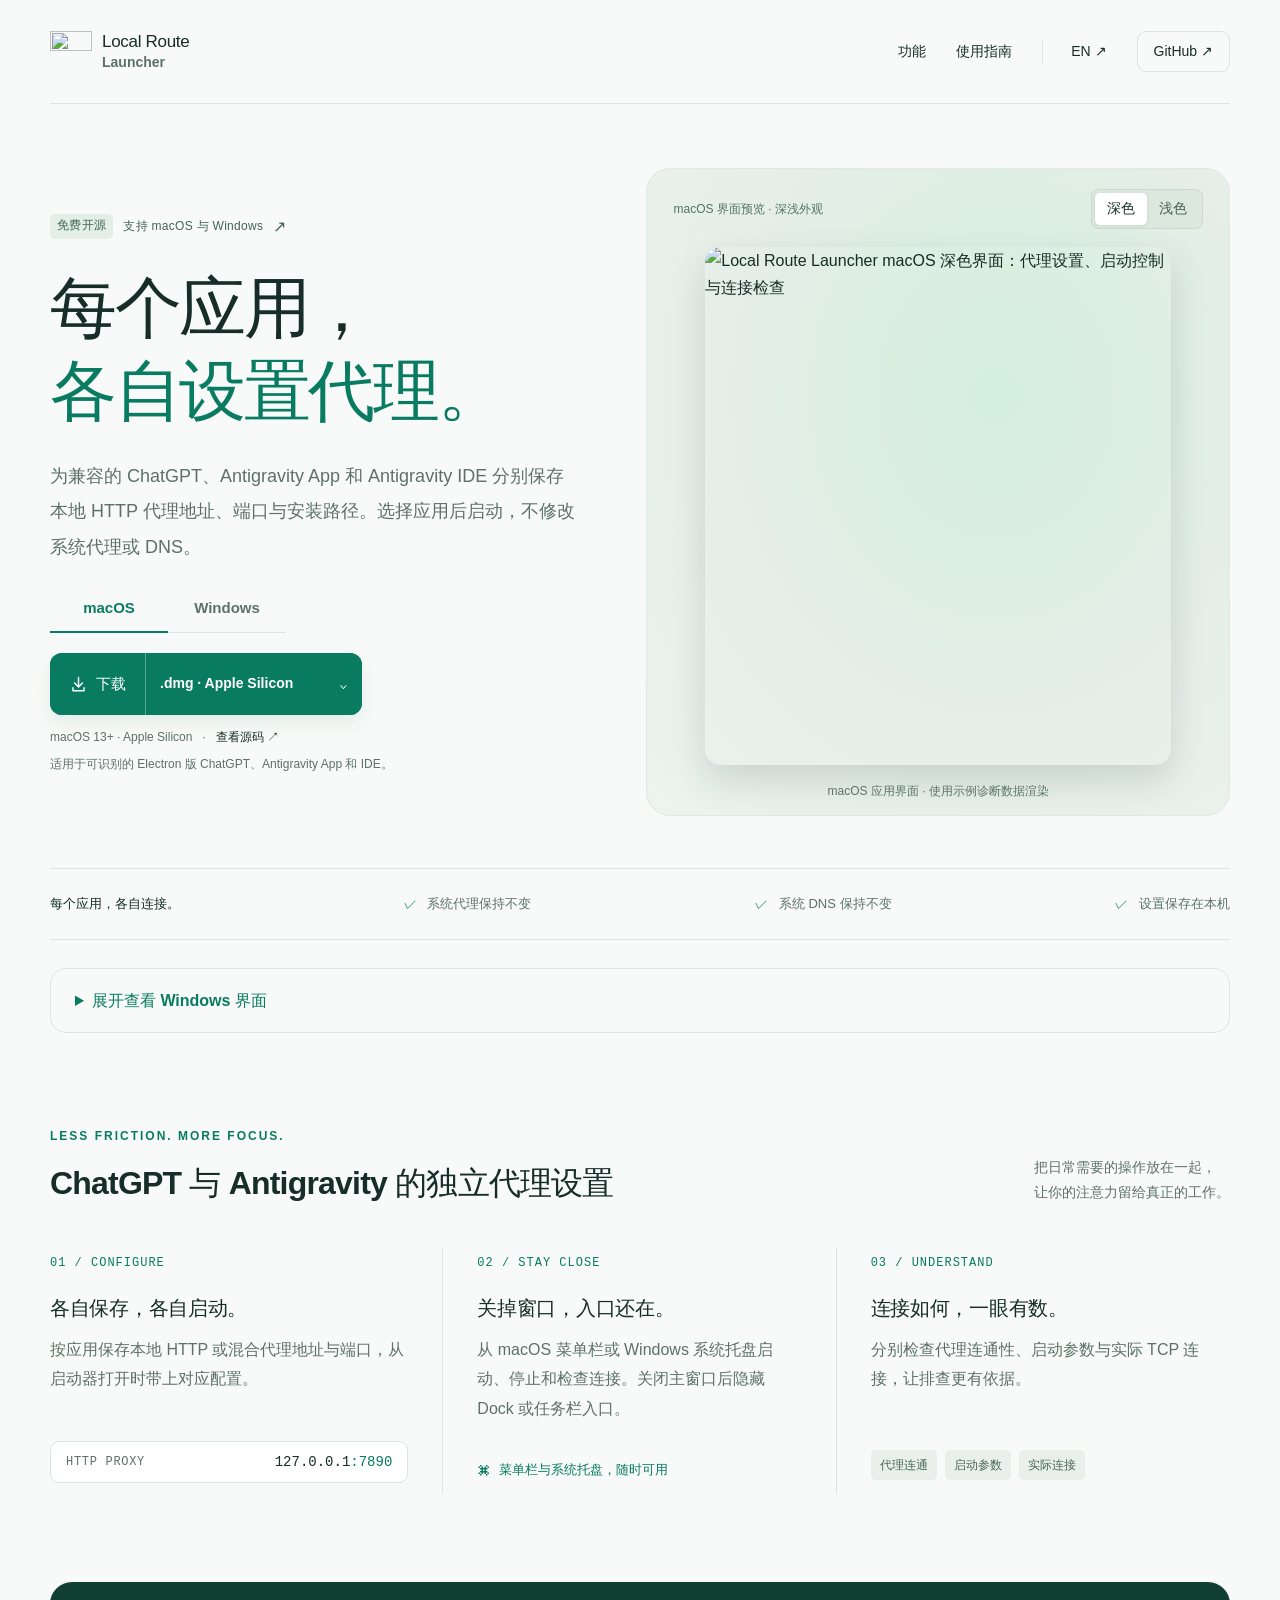
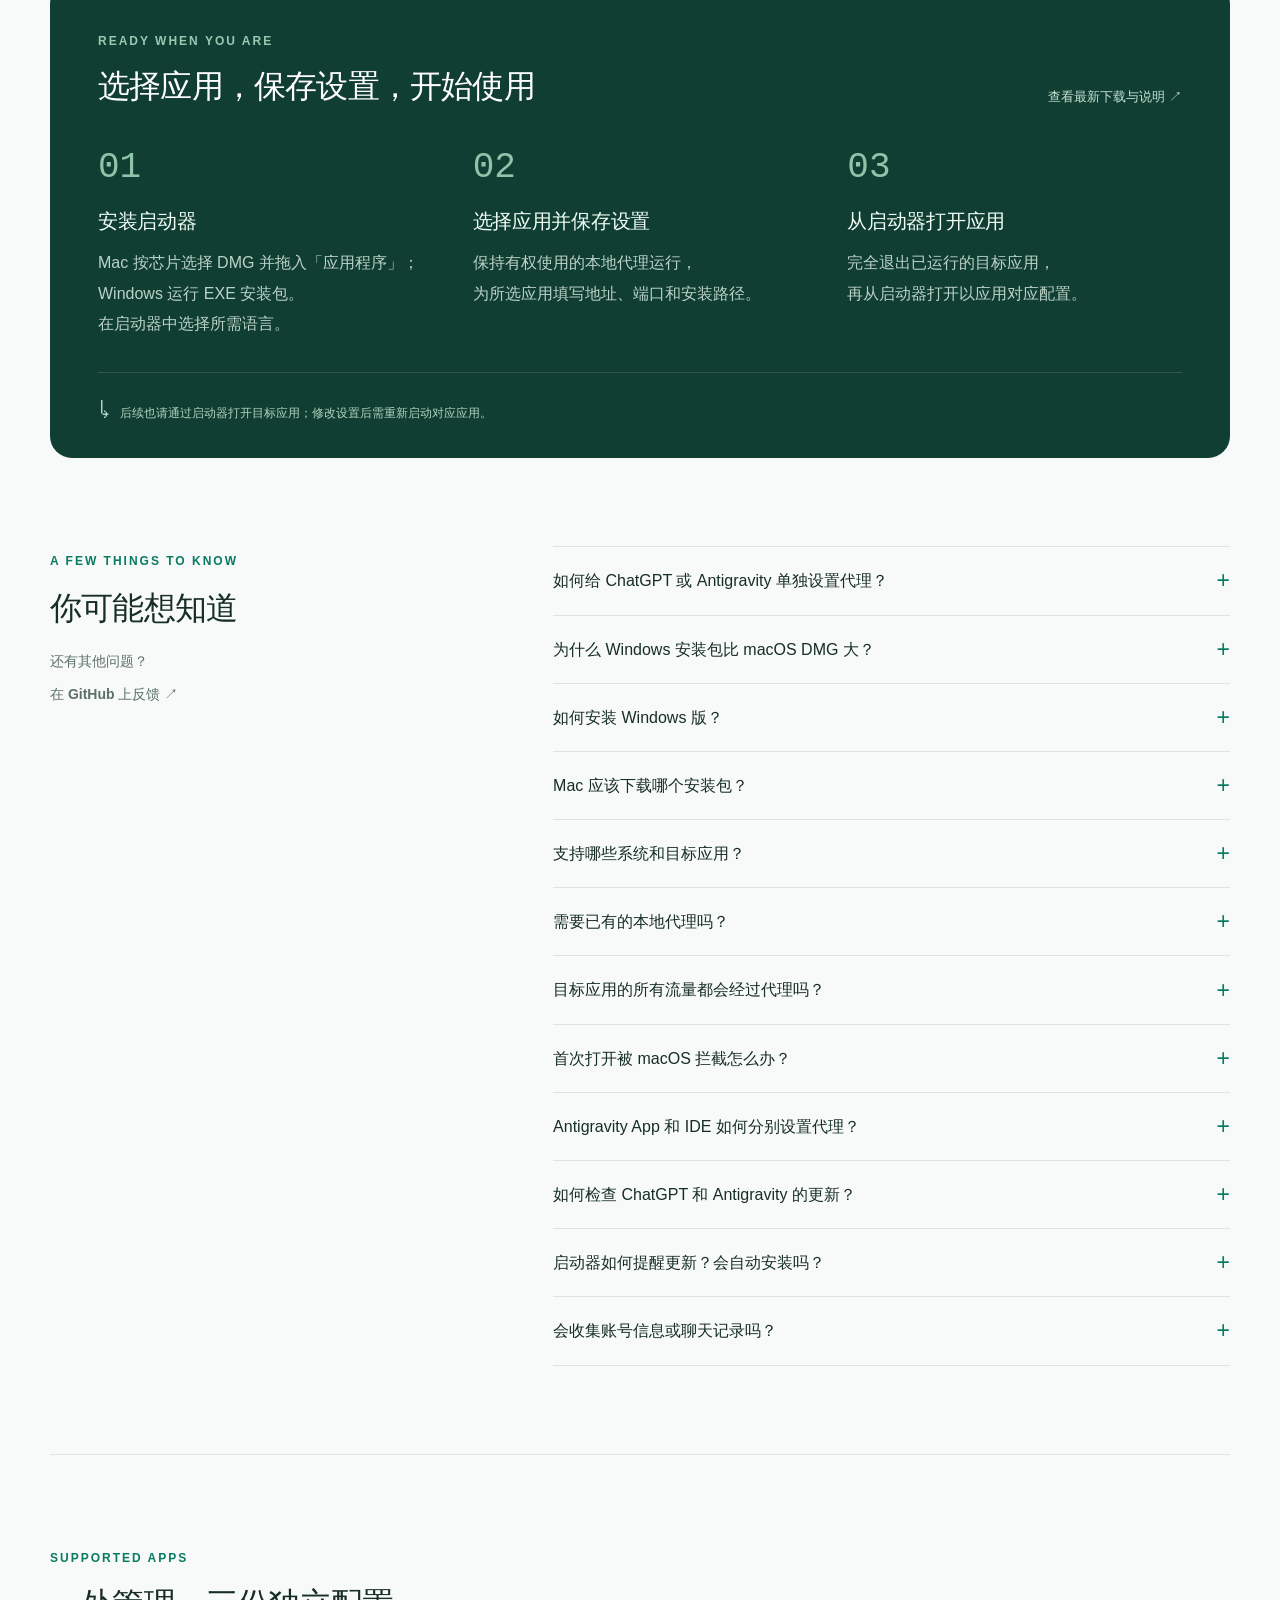
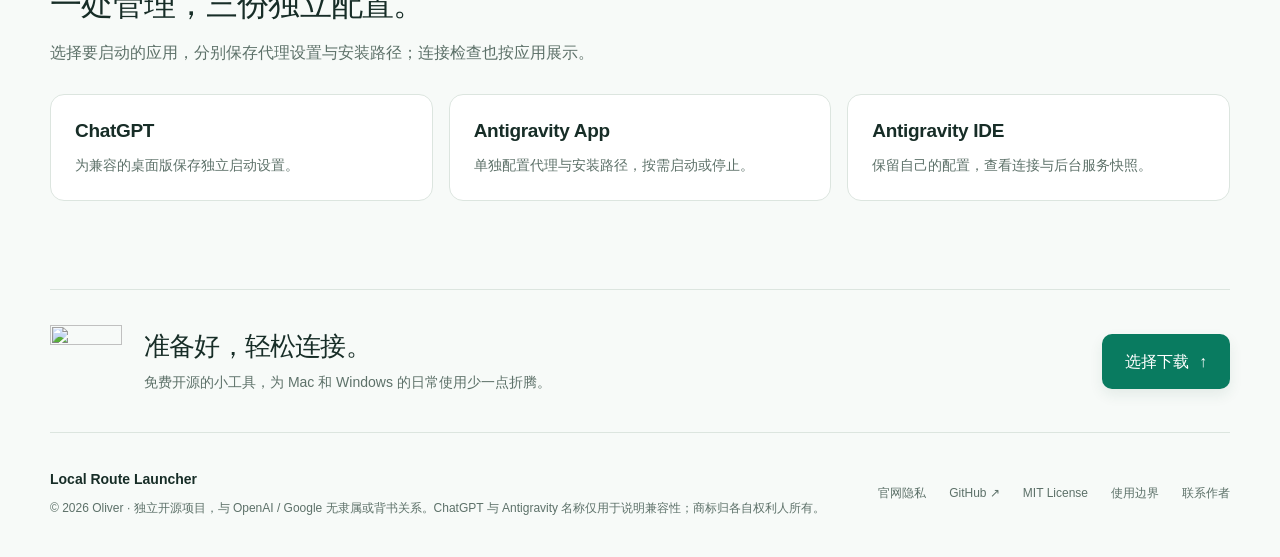
==== commit ea22e29a: "Add app update checks for release 1.4.4" ====
--- a/site/index.html
+++ b/site/index.html
@@ -58,7 +58,7 @@
     "macOS 13 or later (Apple Silicon or Intel)",
     "Windows 10 1809+ / Windows 11 (x64)"
   ],
-  "softwareVersion": "1.4.3",
+  "softwareVersion": "1.4.4",
   "inLanguage": [
     "zh-CN", "en", "zh-TW", "ru", "fa", "be", "es", "ar", "pt"
   ],
@@ -69,9 +69,9 @@
     "name": "Oliver"
   },
   "downloadUrl": [
-    "https://github.com/oliver804/Local-Route-Launcher/releases/download/v1.4.3/Local-Route-Launcher-1.4.3-arm64.dmg",
-    "https://github.com/oliver804/Local-Route-Launcher/releases/download/v1.4.3/Local-Route-Launcher-1.4.3-x86_64.dmg",
-    "https://github.com/oliver804/Local-Route-Launcher/releases/download/v1.4.3/Local-Route-Launcher-1.4.3-windows-x64-setup.exe"
+    "https://github.com/oliver804/Local-Route-Launcher/releases/download/v1.4.4/Local-Route-Launcher-1.4.4-arm64.dmg",
+    "https://github.com/oliver804/Local-Route-Launcher/releases/download/v1.4.4/Local-Route-Launcher-1.4.4-x86_64.dmg",
+    "https://github.com/oliver804/Local-Route-Launcher/releases/download/v1.4.4/Local-Route-Launcher-1.4.4-windows-x64-setup.exe"
   ],
   "image": "https://oliver804.github.io/Local-Route-Launcher/assets/icon.png",
   "screenshot": [
@@ -85,6 +85,7 @@
     "url": "https://oliver804.github.io/Local-Route-Launcher/"
   },
   "featureList": [
+    "ChatGPT、Antigravity App 与 IDE 更新检查",
     "ChatGPT、Antigravity App 与 Antigravity IDE 独立 HTTP 代理配置",
     "Windows 系统托盘与 macOS 菜单栏操作",
     "九种界面语言切换",
@@ -92,7 +93,7 @@
     "代理连通性、启动参数与 TCP 连接检查"
   ],
   "softwareRequirements": "需要已安装的兼容 Electron 版 ChatGPT、Antigravity App 或 Antigravity IDE，以及有权使用的 HTTP 或混合代理端口。Windows 安装包内置 .NET 运行环境。",
-  "releaseNotes": "https://github.com/oliver804/Local-Route-Launcher/releases/tag/v1.4.3"
+  "releaseNotes": "https://github.com/oliver804/Local-Route-Launcher/releases/tag/v1.4.4"
 }
   </script>
 </head>
@@ -111,12 +112,12 @@
         <div class="download-picker" id="download" data-download-picker>
           <div class="download-tabs" role="group" aria-label="选择下载系统"><button type="button" data-platform="mac" aria-pressed="true">macOS</button><button type="button" data-platform="windows" aria-pressed="false">Windows</button></div>
           <div class="download-control"><div class="download-split">
-            <a class="download-main" data-mac-download href="https://github.com/oliver804/Local-Route-Launcher/releases/download/v1.4.3/Local-Route-Launcher-1.4.3-arm64.dmg" aria-label="下载 macOS Apple Silicon 版本"><svg viewBox="0 0 24 24" aria-hidden="true"><path d="M12 3v12m-5-5 5 5 5-5M5 16v4h14v-4"/></svg>下载</a>
-            <a class="download-main download-windows" data-windows-download href="https://github.com/oliver804/Local-Route-Launcher/releases/download/v1.4.3/Local-Route-Launcher-1.4.3-windows-x64-setup.exe" hidden><svg viewBox="0 0 24 24" aria-hidden="true"><path d="M12 3v12m-5-5 5 5 5-5M5 16v4h14v-4"/></svg>下载 Windows 版 · x64</a>
+            <a class="download-main" data-mac-download href="https://github.com/oliver804/Local-Route-Launcher/releases/download/v1.4.4/Local-Route-Launcher-1.4.4-arm64.dmg" aria-label="下载 macOS Apple Silicon 版本"><svg viewBox="0 0 24 24" aria-hidden="true"><path d="M12 3v12m-5-5 5 5 5-5M5 16v4h14v-4"/></svg>下载</a>
+            <a class="download-main download-windows" data-windows-download href="https://github.com/oliver804/Local-Route-Launcher/releases/download/v1.4.4/Local-Route-Launcher-1.4.4-windows-x64-setup.exe" hidden><svg viewBox="0 0 24 24" aria-hidden="true"><path d="M12 3v12m-5-5 5 5 5-5M5 16v4h14v-4"/></svg>下载 Windows 版 · x64</a>
             <button class="download-variant" type="button" aria-label="选择 macOS 芯片版本" aria-expanded="false" aria-controls="download-options"><span data-variant-label>.dmg · Apple Silicon</span><span class="chevron" aria-hidden="true">⌄</span></button>
           </div><div class="download-options" id="download-options" hidden>
-            <a href="https://github.com/oliver804/Local-Route-Launcher/releases/download/v1.4.3/Local-Route-Launcher-1.4.3-arm64.dmg" data-variant="arm64" aria-current="true">.dmg (Apple Silicon)<span aria-hidden="true">✓</span></a>
-            <a href="https://github.com/oliver804/Local-Route-Launcher/releases/download/v1.4.3/Local-Route-Launcher-1.4.3-x86_64.dmg" data-variant="intel">.dmg (Intel)<span aria-hidden="true"></span></a>
+            <a href="https://github.com/oliver804/Local-Route-Launcher/releases/download/v1.4.4/Local-Route-Launcher-1.4.4-arm64.dmg" data-variant="arm64" aria-current="true">.dmg (Apple Silicon)<span aria-hidden="true">✓</span></a>
+            <a href="https://github.com/oliver804/Local-Route-Launcher/releases/download/v1.4.4/Local-Route-Launcher-1.4.4-x86_64.dmg" data-variant="intel">.dmg (Intel)<span aria-hidden="true"></span></a>
           </div></div>
           <p class="download-meta"><span data-platform-requirements>macOS 13+ · Apple Silicon</span><span aria-hidden="true">·</span><a href="https://github.com/oliver804/Local-Route-Launcher">查看源码 ↗</a></p>
         </div>
@@ -162,6 +163,7 @@
         <details><summary>目标应用的所有流量都会经过代理吗？</summary><p>不保证。启动器使用兼容应用支持的代理机制，主要覆盖 Chromium 的 HTTP、HTTPS 和 WebSocket 请求。语音、WebRTC、UDP 及部分后台进程可能不使用这些设置。连接检查是即时快照，不能证明全部流量都经过代理。</p></details>
         <details><summary>首次打开被 macOS 拦截怎么办？</summary><p>安装包使用本地签名，尚未经过 Apple Developer ID 签名或公证。确认来自本项目的 GitHub 发布页面后，可在「系统设置 → 隐私与安全性」中允许打开，无需关闭 SIP 或系统安全检查。</p></details>
         <details><summary>Antigravity App 和 IDE 如何分别设置代理？</summary><p>在左侧选择对应应用，各自保存代理地址、端口和安装路径。完全退出后从启动器打开。两份配置与 ChatGPT 独立；后台服务需要实际请求后再次查看连接快照。</p></details>
+        <details><summary>如何检查 ChatGPT 和 Antigravity 的更新？</summary><p>启动器会检查 ChatGPT、Antigravity App 和 IDE 的官方稳定渠道。确认有适用新版时，主窗口在当前版本旁显示“更新到”，菜单栏和托盘在应用名称后显示相同入口。点击打开官方更新渠道，安装由你自行完成。</p></details>
         <details><summary>启动器如何提醒更新？会自动安装吗？</summary><p>仅当 GitHub 发布了适用于当前平台的稳定新版，版本旁才显示“有更新”。点击时重新查询最新稳定版，校验对应安装包后在默认浏览器下载，安装仍需自行完成；查询失败时不会下载此前检测到的旧版本。离线或无新版时不显示。</p></details>
         <details><summary>会收集账号信息或聊天记录吗？</summary><p>启动器不读取或保存目标应用的密码、Cookie、令牌或聊天记录，也没有遥测或自动上传。配置保存在本机。连接检查会通过指定代理向对应服务站点发起不附带账号凭据的 HEAD 请求。<a href="https://github.com/oliver804/Local-Route-Launcher/blob/main/docs/PRIVACY.md">阅读隐私说明 ↗</a></p></details>
       </div>
